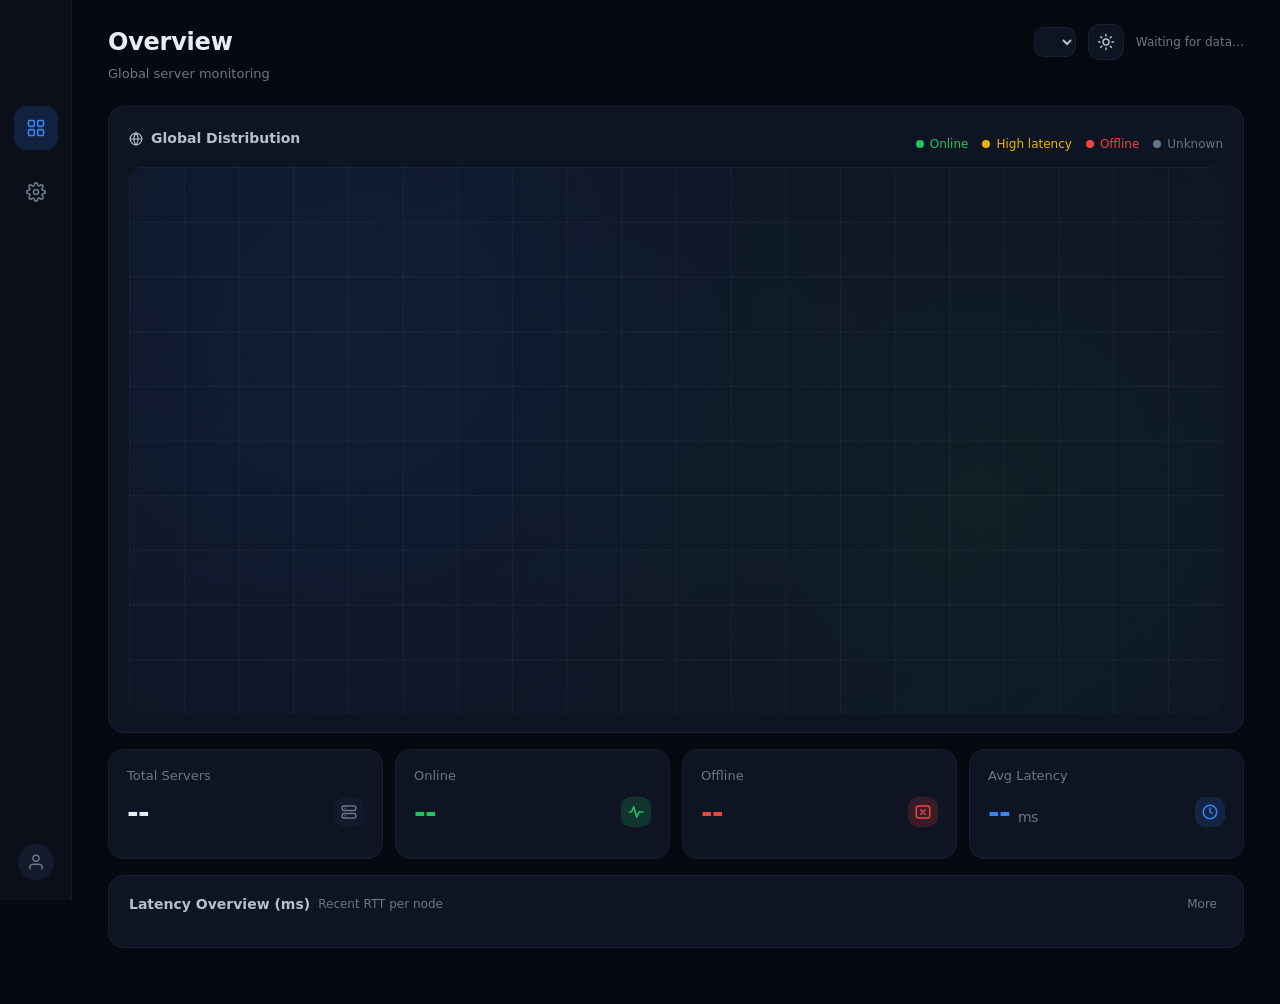
==== nodelite-server/assets/index.html @ 8cf0faa1 "perf: shrink dashboard brand logo assets" ====
<!doctype html>
<html lang="en">
  <head>
    <meta charset="utf-8" />
    <meta name="viewport" content="width=device-width, initial-scale=1" />
    <title>NodeLite</title>
    <script>
      // 主题闪烁修复:在第一次 paint 之前同步把存储的主题偏好写到 <html> 上。
      // 不做这步时,浏览器会先按 :root 的 dark 默认值渲染一帧,等下方 main
      // script 跑到 applyTheme() 才切到 light,用户能看到几十毫秒的"暗 → 亮"
      // 闪烁。该 IIFE 必须保持同步 + 不依赖 document.body(此处 body 尚未解析)。
      (function () {
        try {
          var stored = window.localStorage.getItem("nodelite.ui.theme");
          var theme = stored === "light" ? "light" : "dark";
          document.documentElement.setAttribute("data-theme", theme);
        } catch (_e) {
          document.documentElement.setAttribute("data-theme", "dark");
        }
      })();

      // 认证过期检查:如果距离上次成功加载超过 24 小时,清除浏览器的 Basic Auth
      // 缓存并跳转到登出页面,强制用户重新登录。
      (function () {
        var AUTH_TIMESTAMP_KEY = "nodelite.auth.timestamp";
        var AUTH_EXPIRY_MS = 24 * 60 * 60 * 1000; // 24 小时
        try {
          var stored = window.localStorage.getItem(AUTH_TIMESTAMP_KEY);
          var now = Date.now();
          if (stored) {
            var lastAuth = parseInt(stored, 10);
            if (now - lastAuth > AUTH_EXPIRY_MS) {
              // 超过 24 小时,清除时间戳并跳转到登出页面(触发 401 重新认证)
              window.localStorage.removeItem(AUTH_TIMESTAMP_KEY);
              window.location.href = "/logout-and-reauth";
              return;
            }
          }
          // 更新时间戳(每次页面加载都刷新,表示"最近一次活跃")
          window.localStorage.setItem(AUTH_TIMESTAMP_KEY, now.toString());
        } catch (_e) {
          // localStorage 不可用时静默失败,不阻断页面加载
        }
      })();
    </script>
    <style>
      :root {
        color-scheme: dark;
        --brand-logo: url("/assets/brand-logo-dark.webp");
        --bg-app: #060912;
        --bg-sidebar: #0a0f1a;
        --bg-card: #0e1422;
        --bg-card-soft: #121a2c;
        --bg-elevated: #18223a;
        --border-soft: rgba(148, 163, 184, 0.08);
        --border-strong: rgba(148, 163, 184, 0.16);
        --text-primary: #e6edf3;
        --text-secondary: #b6bfcc;
        --text-muted: #6b7785;
        --text-dim: #4b5563;
        --accent-blue: #3b82f6;
        --accent-blue-soft: rgba(59, 130, 246, 0.16);
        --accent-green: #22c55e;
        --accent-green-soft: rgba(34, 197, 94, 0.18);
        --accent-yellow: #eab308;
        --accent-yellow-soft: rgba(234, 179, 8, 0.18);
        --accent-red: #ef4444;
        --accent-red-soft: rgba(239, 68, 68, 0.18);
        --accent-purple: #a855f7;
        --map-land-dot: rgba(148, 163, 184, 0.48);
        --map-land-stroke: rgba(15, 23, 42, 0.34);
        font-family: "Inter", "PingFang SC", "Helvetica Neue", "Segoe UI", system-ui, -apple-system, sans-serif;
      }
      :root[data-theme="light"] {
        color-scheme: light;
        --brand-logo: url("/assets/brand-logo-light.webp");
        --bg-app: #f4f6fb;
        --bg-sidebar: #ffffff;
        --bg-card: #ffffff;
        --bg-card-soft: #f6f8fc;
        --bg-elevated: #eef2f8;
        --border-soft: rgba(15, 23, 42, 0.06);
        --border-strong: rgba(15, 23, 42, 0.12);
        --text-primary: #0f172a;
        --text-secondary: #334155;
        --text-muted: #64748b;
        --text-dim: #94a3b8;
        --accent-blue-soft: rgba(59, 130, 246, 0.12);
        --accent-green-soft: rgba(34, 197, 94, 0.16);
        --accent-yellow-soft: rgba(234, 179, 8, 0.18);
        --accent-red-soft: rgba(239, 68, 68, 0.16);
        --map-land-dot: rgba(71, 85, 105, 0.56);
        --map-land-stroke: rgba(15, 23, 42, 0.22);
      }
      * { box-sizing: border-box; }
      html, body { height: 100%; }
      body {
        margin: 0;
        color: var(--text-primary);
        background: var(--bg-app);
        font-size: 14px;
        line-height: 1.5;
        -webkit-font-smoothing: antialiased;
      }
      a { color: inherit; text-decoration: none; }
      button { font: inherit; cursor: pointer; }

      .app {
        display: grid;
        grid-template-columns: 72px minmax(0, 1fr);
        min-height: 100vh;
      }

      /* ---------- Sidebar ---------- */
      .sidebar {
        background: var(--bg-sidebar);
        border-right: 1px solid var(--border-soft);
        display: flex;
        flex-direction: column;
        align-items: center;
        padding: 16px 0 20px;
        gap: 18px;
        position: sticky;
        top: 0;
        height: 100vh;
      }
      .brand {
        width: 64px;
        height: 64px;
        display: block;
        border-radius: 18px;
        overflow: hidden;
        background-color: transparent;
        background-image: var(--brand-logo);
        background-position: center;
        background-repeat: no-repeat;
        background-size: contain;
        margin-bottom: 8px;
      }
      .nav-button {
        width: 44px;
        height: 44px;
        display: grid;
        place-items: center;
        border-radius: 12px;
        border: 0;
        background: transparent;
        color: var(--text-muted);
        transition: background 150ms ease, color 150ms ease, transform 150ms ease;
      }
      .nav-button:hover { color: var(--text-secondary); background: var(--bg-card-soft); }
      .nav-button.active {
        color: var(--accent-blue);
        background: var(--accent-blue-soft);
      }
      .nav-button svg { width: 20px; height: 20px; }
      .nav-button + .nav-button { margin-top: 2px; }
      .sidebar-bottom { margin-top: auto; display: flex; flex-direction: column; align-items: center; gap: 10px; }
      .avatar {
        width: 36px;
        height: 36px;
        border-radius: 50%;
        background: var(--bg-card-soft);
        display: grid;
        place-items: center;
        color: var(--text-muted);
      }
      .avatar svg { width: 18px; height: 18px; }

      /* ---------- Main ---------- */
      .main {
        padding: 24px clamp(20px, 3vw, 36px) 40px;
        max-width: 1680px;
        width: 100%;
      }
      .page-header {
        display: flex;
        justify-content: space-between;
        align-items: flex-start;
        gap: 24px;
        margin-bottom: 22px;
      }
      .page-title h1 {
        margin: 0;
        font-size: 24px;
        font-weight: 600;
        letter-spacing: -0.01em;
      }
      .page-title p {
        margin: 4px 0 0;
        color: var(--text-muted);
        font-size: 13px;
      }
      .page-actions {
        display: flex;
        align-items: center;
        gap: 12px;
      }
      .theme-toggle {
        width: 36px;
        height: 36px;
        border-radius: 12px;
        border: 1px solid var(--border-soft);
        background: var(--bg-card);
        color: var(--text-secondary);
        display: grid;
        place-items: center;
        transition: background 150ms ease, color 150ms ease;
      }
      .theme-toggle:hover { color: var(--text-primary); background: var(--bg-card-soft); }
      .theme-toggle svg { width: 18px; height: 18px; }
      .theme-toggle .sun, .theme-toggle .moon { display: none; }
      :root[data-theme="dark"] .theme-toggle .sun { display: block; }
      :root[data-theme="light"] .theme-toggle .moon { display: block; }
      .updated {
        color: var(--text-muted);
        font-size: 12px;
        display: inline-flex;
        align-items: center;
        gap: 6px;
      }
      .lang-select {
        background: var(--bg-card);
        color: var(--text-secondary);
        border: 1px solid var(--border-soft);
        border-radius: 10px;
        padding: 6px 10px;
        font-size: 12px;
      }

      /* ---------- Stat cards ---------- */
      .top-row {
        display: grid;
        grid-template-columns: minmax(0, 1.55fr) minmax(0, 1fr);
        gap: 16px;
        margin-bottom: 16px;
      }
      .top-row > .map-card {
        grid-row: span 2;
      }
      .stats-grid {
        display: grid;
        grid-template-columns: repeat(4, minmax(0, 1fr));
        gap: 12px;
      }
      .stat-card {
        background: var(--bg-card);
        border: 1px solid var(--border-soft);
        border-radius: 16px;
        padding: 16px 18px;
        display: flex;
        flex-direction: column;
        gap: 12px;
        min-height: 110px;
      }
      .stat-card .label {
        color: var(--text-muted);
        font-size: 13px;
      }
      .stat-card .row {
        display: flex;
        align-items: flex-end;
        justify-content: space-between;
        gap: 10px;
      }
      .stat-card .value {
        font-size: 28px;
        font-weight: 600;
        letter-spacing: -0.02em;
        line-height: 1;
      }
      .stat-card.online .value { color: var(--accent-green); }
      .stat-card.offline .value { color: var(--accent-red); }
      .stat-card.latency .value { color: var(--accent-blue); }
      .stat-icon {
        width: 30px;
        height: 30px;
        border-radius: 10px;
        display: grid;
        place-items: center;
        color: var(--text-muted);
        background: var(--bg-card-soft);
      }
      .stat-card.online .stat-icon { color: var(--accent-green); background: var(--accent-green-soft); }
      .stat-card.offline .stat-icon { color: var(--accent-red); background: var(--accent-red-soft); }
      .stat-card.latency .stat-icon { color: var(--accent-blue); background: var(--accent-blue-soft); }
      .stat-card .stat-icon svg { width: 18px; height: 18px; }

      .stat-card .value-unit {
        font-size: 14px;
        color: var(--text-muted);
        font-weight: 500;
        margin-left: 4px;
      }

      /* ---------- Map + matrix row ---------- */
      .right-stack {
        display: grid;
        grid-template-rows: auto minmax(0, 1fr);
        gap: 16px;
      }
      .panel {
        background: var(--bg-card);
        border: 1px solid var(--border-soft);
        border-radius: 16px;
        padding: 18px 20px;
      }
      .panel-head {
        display: flex;
        justify-content: space-between;
        align-items: center;
        gap: 12px;
        margin-bottom: 14px;
      }
      .panel-title {
        font-size: 14px;
        font-weight: 600;
        display: inline-flex;
        align-items: center;
        gap: 8px;
        color: var(--text-secondary);
      }
      .panel-title small {
        font-weight: 400;
        font-size: 12px;
        color: var(--text-muted);
      }
      .panel-action {
        background: transparent;
        border: 0;
        color: var(--text-muted);
        font-size: 12px;
        display: inline-flex;
        align-items: center;
        gap: 4px;
      }
      .panel-action:hover { color: var(--text-secondary); }

      /* ---------- Map ---------- */
      .map-stage {
        position: relative;
        aspect-ratio: 16 / 8;
        min-height: 280px;
        background:
          radial-gradient(circle at 20% 30%, rgba(59,130,246,0.09), transparent 55%),
          radial-gradient(circle at 78% 62%, rgba(34,197,94,0.06), transparent 52%),
          linear-gradient(135deg, rgba(15,23,42,0.18), rgba(30,41,59,0.04));
        border-radius: 14px;
        overflow: hidden;
      }
      .map-grid {
        position: absolute;
        inset: 0;
        background-image:
          linear-gradient(rgba(255,255,255,0.04) 1px, transparent 1px),
          linear-gradient(90deg, rgba(255,255,255,0.04) 1px, transparent 1px);
        background-size: 5% 10%;
      }
      .map-canvas {
        position: absolute;
        inset: 0;
        width: 100%;
        height: 100%;
        filter: drop-shadow(0 18px 36px rgba(0,0,0,0.20));
      }
      .map-dot {
        position: absolute;
        width: 9px;
        height: 9px;
        border-radius: 50%;
        transform: translate(-50%, -50%);
        cursor: pointer;
        box-shadow: 0 0 0 3px rgba(0,0,0,0.34), 0 0 18px currentColor;
      }
      .map-dot::after {
        content: "";
        position: absolute;
        inset: -5px;
        border-radius: 50%;
        animation: dotPulse 2.4s infinite ease-out;
        background: currentColor;
        opacity: 0.14;
      }
      .map-dot.online { color: var(--accent-green); background: var(--accent-green); }
      .map-dot.latency { color: var(--accent-yellow); background: var(--accent-yellow); }
      .map-dot.offline { color: var(--accent-red); background: var(--accent-red); }
      .map-dot.unknown { color: #64748b; background: #64748b; }
      @keyframes dotPulse {
        0% { transform: scale(0.6); opacity: 0.45; }
        100% { transform: scale(1.6); opacity: 0; }
      }
      .map-legend {
        display: flex;
        gap: 14px;
        flex-wrap: wrap;
        margin-top: 10px;
        color: var(--text-muted);
        font-size: 12px;
      }
      .map-legend span {
        display: inline-flex;
        align-items: center;
        gap: 6px;
      }
      .legend-swatch {
        width: 8px;
        height: 8px;
        border-radius: 50%;
        background: currentColor;
      }
      .legend-online { color: var(--accent-green); }
      .legend-latency { color: var(--accent-yellow); }
      .legend-offline { color: var(--accent-red); }
      .legend-unknown { color: #64748b; }

      /* ---------- Matrix ---------- */
      .matrix-table { width: 100%; border-collapse: collapse; font-size: 12px; }
      .matrix-table th {
        font-weight: 500;
        color: var(--text-muted);
        text-align: center;
        padding: 8px 4px;
        font-size: 11px;
      }
      .matrix-table th.row-head {
        text-align: left;
        padding-left: 4px;
      }
      .matrix-table td.row-head {
        color: var(--text-secondary);
        font-size: 12px;
        padding: 4px 4px 4px 0;
        text-align: left;
        white-space: nowrap;
      }
      .matrix-cell {
        text-align: center;
        padding: 4px;
        border-radius: 6px;
        color: var(--text-primary);
        font-weight: 500;
        min-width: 56px;
        font-variant-numeric: tabular-nums;
      }
      .matrix-cell.empty { color: var(--text-dim); }
      .matrix-table tr td { padding: 4px; }

      /* ---------- Nodes grid ---------- */
      .nodes-section {
        margin-top: 12px;
      }
      .node-grid {
        display: grid;
        grid-template-columns: repeat(auto-fit, minmax(260px, 1fr));
        gap: 14px;
      }
      .node-card {
        background: var(--bg-card);
        border: 1px solid var(--border-soft);
        border-radius: 14px;
        padding: 14px 16px 0;
        display: flex;
        flex-direction: column;
        min-height: 168px;
        transition: transform 160ms ease, border-color 160ms ease;
        overflow: hidden;
      }
      .node-card:hover {
        border-color: var(--border-strong);
        transform: translateY(-1px);
      }
      .node-card-head {
        display: flex;
        justify-content: space-between;
        align-items: center;
        gap: 8px;
      }
      .node-card-title {
        display: flex;
        align-items: center;
        gap: 8px;
        font-weight: 600;
        font-size: 14px;
        color: var(--text-primary);
        min-width: 0;
      }
      .node-card-title .flag {
        font-size: 18px;
        line-height: 1;
      }
      .node-card-title span {
        text-overflow: ellipsis;
        overflow: hidden;
        white-space: nowrap;
      }
      .badge {
        display: inline-flex;
        align-items: center;
        gap: 6px;
        font-size: 11px;
        font-weight: 500;
        padding: 4px 8px;
        border-radius: 999px;
        background: var(--bg-card-soft);
        color: var(--text-muted);
      }
      .badge::before {
        content: "";
        display: inline-block;
        width: 6px;
        height: 6px;
        border-radius: 50%;
        background: currentColor;
      }
      .badge.online { color: var(--accent-green); background: var(--accent-green-soft); }
      .badge.latency { color: var(--accent-yellow); background: var(--accent-yellow-soft); }
      .badge.offline { color: var(--accent-red); background: var(--accent-red-soft); }
      .badge.unknown { color: #94a3b8; }

      .node-metrics {
        display: grid;
        grid-template-columns: repeat(3, minmax(0, 1fr));
        gap: 10px;
        margin: 12px 0 4px;
      }
      .node-metric .label {
        font-size: 11px;
        color: var(--text-muted);
        margin-bottom: 2px;
      }
      .node-metric .value {
        font-size: 14px;
        font-weight: 600;
        color: var(--text-primary);
        font-variant-numeric: tabular-nums;
      }
      .node-metric .value.accent-green { color: var(--accent-green); }
      .node-metric .value.accent-yellow { color: var(--accent-yellow); }
      .node-metric .value.accent-red { color: var(--accent-red); }
      .node-spark {
        height: 52px;
        margin: 8px -16px -2px;
        position: relative;
      }
      .node-spark svg { width: 100%; height: 100%; display: block; }

      .page-view[hidden] { display: none !important; }
      .settings-layout {
        display: grid;
        grid-template-columns: minmax(0, 1fr);
        gap: 16px;
      }
      .settings-grid {
        display: grid;
        grid-template-columns: repeat(3, minmax(0, 1fr));
        gap: 16px;
      }
      .settings-card {
        background: var(--bg-card);
        border: 1px solid var(--border-soft);
        border-radius: 18px;
        padding: 18px;
        min-width: 0;
      }
      .settings-card h2 { margin: 0 0 12px; font-size: 16px; font-weight: 600; }
      .settings-kv { display: grid; gap: 9px; color: var(--text-secondary); font-size: 13px; }
      .settings-kv div {
        display: flex;
        justify-content: space-between;
        gap: 14px;
        border-bottom: 1px solid var(--border-soft);
        padding-bottom: 8px;
      }
      .settings-kv div:last-child { border-bottom: 0; padding-bottom: 0; }
      .settings-kv span:first-child { color: var(--text-muted); }
      .settings-kv span:last-child { text-align: right; font-variant-numeric: tabular-nums; overflow-wrap: anywhere; }
      .settings-actions { display: flex; flex-wrap: wrap; gap: 10px; margin-top: 14px; }
      .manual-update-form {
        margin-top: 14px;
        border-top: 1px solid var(--border-soft);
        padding-top: 2px;
      }
      .settings-button {
        border: 1px solid var(--border-strong);
        background: var(--bg-card-soft);
        color: var(--text-primary);
        border-radius: 12px;
        padding: 8px 12px;
        font-size: 13px;
      }
      .settings-button.primary { border-color: rgba(59,130,246,0.35); background: var(--accent-blue-soft); color: var(--accent-blue); }
      .settings-button.danger { border-color: rgba(239,68,68,0.35); background: var(--accent-red-soft); color: var(--accent-red); }
      .settings-form { display: grid; gap: 10px; }
      .settings-form label { display: grid; gap: 5px; color: var(--text-muted); font-size: 12px; }
      .settings-input {
        width: 100%;
        border: 1px solid var(--border-soft);
        background: var(--bg-card-soft);
        color: var(--text-primary);
        border-radius: 12px;
        padding: 10px 12px;
        font: inherit;
      }
      .settings-note { margin-top: 12px; color: var(--text-muted); font-size: 12px; line-height: 1.6; }
      .settings-message { min-height: 18px; color: var(--text-muted); font-size: 12px; }
      .settings-message.error { color: var(--accent-red); }
      .settings-message.ok { color: var(--accent-green); }
      .update-console-overlay {
        position: fixed;
        inset: 0;
        display: grid;
        place-items: center;
        padding: 22px;
        background: rgba(3, 7, 18, 0.68);
        backdrop-filter: blur(14px);
        z-index: 50;
      }
      .update-console-overlay[hidden] { display: none !important; }
      .update-console {
        width: min(960px, 100%);
        max-height: min(80vh, 860px);
        display: grid;
        grid-template-rows: auto auto minmax(0, 1fr);
        gap: 14px;
        background:
          radial-gradient(circle at top right, rgba(59,130,246,0.16), transparent 26%),
          linear-gradient(180deg, rgba(11,18,32,0.98), rgba(7,12,22,0.98));
        border: 1px solid rgba(148,163,184,0.18);
        border-radius: 26px;
        box-shadow: 0 36px 100px rgba(15, 23, 42, 0.55);
        overflow: hidden;
      }
      .update-console-head {
        display: flex;
        align-items: center;
        justify-content: space-between;
        gap: 14px;
        padding: 18px 20px 0;
      }
      .update-console-title {
        display: grid;
        gap: 4px;
      }
      .update-console-title h3 {
        margin: 0;
        font-size: 18px;
        letter-spacing: -0.01em;
      }
      .update-console-title p {
        margin: 0;
        color: var(--text-muted);
        font-size: 12px;
      }
      .update-console-status {
        display: inline-flex;
        align-items: center;
        gap: 8px;
        padding: 6px 10px;
        border-radius: 999px;
        background: rgba(148,163,184,0.12);
        border: 1px solid rgba(148,163,184,0.14);
        color: var(--text-secondary);
        font-size: 12px;
      }
      .update-console-status::before {
        content: "";
        width: 8px;
        height: 8px;
        border-radius: 50%;
        background: currentColor;
        box-shadow: 0 0 12px currentColor;
      }
      .update-console-status.running { color: #22c55e; background: rgba(34,197,94,0.12); }
      .update-console-status.waiting { color: #60a5fa; background: rgba(59,130,246,0.12); }
      .update-console-status.error { color: #f87171; background: rgba(239,68,68,0.12); }
      .update-console-status.idle { color: var(--text-secondary); }
      .update-console-actions {
        display: flex;
        align-items: center;
        gap: 10px;
      }
      .update-console-toolbar {
        display: flex;
        align-items: center;
        justify-content: space-between;
        gap: 12px;
        padding: 0 20px;
        color: var(--text-muted);
        font-size: 12px;
      }
      .update-console-toolbar span {
        font-variant-numeric: tabular-nums;
      }
      .update-console-body {
        margin: 0 20px 20px;
        border-radius: 18px;
        border: 1px solid rgba(96,165,250,0.18);
        background:
          linear-gradient(180deg, rgba(10,15,27,0.98), rgba(5,8,15,0.98)),
          #05070d;
        overflow: hidden;
        min-height: 280px;
      }
      .update-console-log {
        margin: 0;
        padding: 18px 18px 28px;
        height: 100%;
        overflow: auto;
        color: #d7e3f4;
        font: 13px/1.65 ui-monospace, SFMono-Regular, Menlo, Monaco, Consolas, monospace;
        white-space: pre-wrap;
        word-break: break-word;
        tab-size: 2;
      }
      .update-console-log .muted { color: #7f8ea3; }
      .update-console-log .error { color: #fda4af; }
      .update-console-log .ok { color: #86efac; }
      .totp-setup {
        margin-top: 14px;
        display: grid;
        gap: 12px;
        border: 1px solid var(--border-soft);
        background: var(--bg-card-soft);
        border-radius: 16px;
        padding: 14px;
      }
      .totp-setup-grid {
        display: grid;
        grid-template-columns: minmax(240px, 320px) minmax(0, 1fr);
        gap: 18px;
        align-items: start;
      }
      .totp-qr-wrap {
        border-radius: 16px;
        background: #fff;
        padding: 14px;
        box-shadow: var(--shadow-soft);
        width: min(100%, 320px);
      }
      .totp-qr { width: 100%; height: auto; display: block; }
      .secret-box {
        border: 1px solid var(--border-soft);
        border-radius: 12px;
        padding: 10px 12px;
        color: var(--text-primary);
        background: var(--bg-card);
        font-family: ui-monospace, SFMono-Regular, Menlo, Monaco, Consolas, monospace;
        font-size: 12px;
        overflow-wrap: anywhere;
        user-select: all;
      }
      .token-table { width: 100%; border-collapse: collapse; font-size: 13px; }
      .token-table th { text-align: left; color: var(--text-muted); font-weight: 500; border-bottom: 1px solid var(--border-soft); padding: 9px 8px; }
      .token-table td { color: var(--text-secondary); border-bottom: 1px solid var(--border-soft); padding: 10px 8px; vertical-align: top; }
      .token-table td.numeric { text-align: right; font-variant-numeric: tabular-nums; }
      .token-expiring { color: var(--accent-yellow); }
      .token-expired { color: var(--accent-red); }
      .token-ok { color: var(--accent-green); }

      .empty {
        background: var(--bg-card);
        border: 1px dashed var(--border-strong);
        border-radius: 14px;
        padding: 28px;
        text-align: center;
        color: var(--text-muted);
      }

      @media (max-width: 1320px) {
        .top-row { grid-template-columns: minmax(0, 1fr); }
        .top-row > .map-card { grid-row: auto; }
      }
      @media (max-width: 900px) {
        .stats-grid { grid-template-columns: repeat(2, minmax(0, 1fr)); }
        .settings-grid { grid-template-columns: repeat(2, minmax(0, 1fr)); }
      }
      @media (max-width: 720px) {
        .app { grid-template-columns: 1fr; }
        .sidebar {
          flex-direction: row;
          width: 100%;
          height: auto;
          position: relative;
          padding: 10px 12px;
          gap: 8px;
          justify-content: space-between;
          border-right: 0;
          border-bottom: 1px solid var(--border-soft);
        }
        .brand {
          width: 52px;
          height: 52px;
          margin-bottom: 0;
          border-radius: 16px;
        }
        .sidebar-bottom { flex-direction: row; margin-top: 0; }
        .main { padding: 16px; }
        .page-header { flex-direction: column; align-items: stretch; }
        .settings-grid { grid-template-columns: minmax(0, 1fr); }
        .totp-setup-grid { grid-template-columns: minmax(0, 1fr); }
        .update-console-overlay { padding: 10px; }
        .update-console {
          width: 100%;
          max-height: min(88vh, 920px);
          border-radius: 20px;
        }
        .update-console-head,
        .update-console-toolbar { padding-left: 14px; padding-right: 14px; }
        .update-console-head { align-items: start; }
        .update-console-actions { flex-wrap: wrap; justify-content: flex-end; }
        .update-console-body { margin: 0 14px 14px; min-height: 240px; }
      }
    </style>
  </head>
  <body>
    <div class="app">
      <aside class="sidebar" aria-label="primary">
        <a class="brand" href="/" title="NodeLite" aria-label="NodeLite"></a>
        <button type="button" class="nav-button active" data-tab="overview" title="Overview" aria-label="Overview">
          <svg viewBox="0 0 24 24" fill="none" stroke="currentColor" stroke-width="2" stroke-linecap="round" stroke-linejoin="round">
            <rect x="3" y="3" width="7" height="7" rx="1.5" />
            <rect x="14" y="3" width="7" height="7" rx="1.5" />
            <rect x="3" y="14" width="7" height="7" rx="1.5" />
            <rect x="14" y="14" width="7" height="7" rx="1.5" />
          </svg>
        </button>
        <button type="button" class="nav-button" data-tab="settings" title="Settings" aria-label="Settings">
          <svg viewBox="0 0 24 24" fill="none" stroke="currentColor" stroke-width="2" stroke-linecap="round" stroke-linejoin="round">
            <circle cx="12" cy="12" r="3" />
            <path d="M19.4 15a1.7 1.7 0 0 0 .3 1.8l.1.1a2 2 0 1 1-2.8 2.8l-.1-.1a1.7 1.7 0 0 0-1.8-.3 1.7 1.7 0 0 0-1 1.5V21a2 2 0 1 1-4 0v-.1a1.7 1.7 0 0 0-1.1-1.5 1.7 1.7 0 0 0-1.8.3l-.1.1a2 2 0 1 1-2.8-2.8l.1-.1a1.7 1.7 0 0 0 .3-1.8 1.7 1.7 0 0 0-1.5-1H3a2 2 0 1 1 0-4h.1a1.7 1.7 0 0 0 1.5-1.1 1.7 1.7 0 0 0-.3-1.8l-.1-.1a2 2 0 1 1 2.8-2.8l.1.1a1.7 1.7 0 0 0 1.8.3H9a1.7 1.7 0 0 0 1-1.5V3a2 2 0 1 1 4 0v.1a1.7 1.7 0 0 0 1 1.5 1.7 1.7 0 0 0 1.8-.3l.1-.1a2 2 0 1 1 2.8 2.8l-.1.1a1.7 1.7 0 0 0-.3 1.8V9a1.7 1.7 0 0 0 1.5 1H21a2 2 0 1 1 0 4h-.1a1.7 1.7 0 0 0-1.5 1z" />
          </svg>
        </button>
        <div class="sidebar-bottom">
          <div class="avatar" title="User">
            <svg viewBox="0 0 24 24" fill="none" stroke="currentColor" stroke-width="2" stroke-linecap="round" stroke-linejoin="round">
              <path d="M20 21v-2a4 4 0 0 0-4-4H8a4 4 0 0 0-4 4v2" />
              <circle cx="12" cy="7" r="4" />
            </svg>
          </div>
        </div>
      </aside>

      <main class="main">
        <header class="page-header">
          <div class="page-title">
            <h1 data-i18n="index.heading">Overview</h1>
            <p id="page-subtitle" data-i18n="index.subtitle">Global server monitoring</p>
          </div>
          <div class="page-actions">
            <select id="language-select" class="lang-select" aria-label="Language"></select>
            <button type="button" class="theme-toggle" id="theme-toggle" title="Toggle theme">
              <svg class="sun" viewBox="0 0 24 24" fill="none" stroke="currentColor" stroke-width="2" stroke-linecap="round" stroke-linejoin="round">
                <circle cx="12" cy="12" r="4" />
                <path d="M12 2v2M12 20v2M4.93 4.93l1.41 1.41M17.66 17.66l1.41 1.41M2 12h2M20 12h2M4.93 19.07l1.41-1.41M17.66 6.34l1.41-1.41" />
              </svg>
              <svg class="moon" viewBox="0 0 24 24" fill="none" stroke="currentColor" stroke-width="2" stroke-linecap="round" stroke-linejoin="round">
                <path d="M21 12.79A9 9 0 1 1 11.21 3 7 7 0 0 0 21 12.79z" />
              </svg>
            </button>
            <div class="updated" id="updated-at" data-i18n="common.waiting_for_data">Waiting for data…</div>
          </div>
        </header>

        <section id="overview-view" class="page-view">
          <section class="top-row">
            <article class="panel map-card">
            <div class="panel-head">
              <div class="panel-title">
                <svg viewBox="0 0 24 24" width="14" height="14" fill="none" stroke="currentColor" stroke-width="2" stroke-linecap="round" stroke-linejoin="round" aria-hidden="true">
                  <circle cx="12" cy="12" r="10" />
                  <path d="M2 12h20M12 2a15.3 15.3 0 0 1 0 20M12 2a15.3 15.3 0 0 0 0 20" />
                </svg>
                <span data-i18n="index.map.title">Global Distribution</span>
              </div>
              <div class="map-legend">
                <span class="legend-online"><span class="legend-swatch"></span><span data-i18n="index.map.legend_online">Online</span></span>
                <span class="legend-latency"><span class="legend-swatch"></span><span data-i18n="index.map.legend_latency">High latency</span></span>
                <span class="legend-offline"><span class="legend-swatch"></span><span data-i18n="index.map.legend_offline">Offline</span></span>
                <span class="legend-unknown"><span class="legend-swatch"></span><span data-i18n="index.map.legend_unknown">Unknown</span></span>
              </div>
            </div>
            <div class="map-stage">
              <div class="map-grid"></div>
              <canvas id="map-canvas" class="map-canvas" width="1200" height="600" aria-hidden="true"></canvas>
              <div id="map-dots"></div>
            </div>
          </article>

          <div class="right-stack">
            <div class="stats-grid">
              <article class="stat-card">
                <div class="label" data-i18n="index.stat.total">Total Servers</div>
                <div class="row">
                  <div class="value" id="stat-total">--</div>
                  <div class="stat-icon">
                    <svg viewBox="0 0 24 24" fill="none" stroke="currentColor" stroke-width="2" stroke-linecap="round" stroke-linejoin="round" aria-hidden="true">
                      <rect x="3" y="4" width="18" height="6" rx="2" />
                      <rect x="3" y="14" width="18" height="6" rx="2" />
                      <line x1="7" y1="7" x2="7.01" y2="7" />
                      <line x1="7" y1="17" x2="7.01" y2="17" />
                    </svg>
                  </div>
                </div>
              </article>

              <article class="stat-card online">
                <div class="label" data-i18n="index.stat.online">Online</div>
                <div class="row">
                  <div class="value" id="stat-online">--</div>
                  <div class="stat-icon">
                    <svg viewBox="0 0 24 24" fill="none" stroke="currentColor" stroke-width="2" stroke-linecap="round" stroke-linejoin="round" aria-hidden="true">
                      <path d="M3 12h3l3-7 4 14 3-7h5" />
                    </svg>
                  </div>
                </div>
              </article>

              <article class="stat-card offline">
                <div class="label" data-i18n="index.stat.offline">Offline</div>
                <div class="row">
                  <div class="value" id="stat-offline">--</div>
                  <div class="stat-icon">
                    <svg viewBox="0 0 24 24" fill="none" stroke="currentColor" stroke-width="2" stroke-linecap="round" stroke-linejoin="round" aria-hidden="true">
                      <rect x="3" y="4" width="18" height="16" rx="3" />
                      <path d="M9 9l6 6M15 9l-6 6" />
                    </svg>
                  </div>
                </div>
              </article>

              <article class="stat-card latency">
                <div class="label" data-i18n="index.stat.latency">Avg Latency</div>
                <div class="row">
                  <div class="value" id="stat-latency">--<small class="value-unit"> ms</small></div>
                  <div class="stat-icon">
                    <svg viewBox="0 0 24 24" fill="none" stroke="currentColor" stroke-width="2" stroke-linecap="round" stroke-linejoin="round" aria-hidden="true">
                      <circle cx="12" cy="12" r="9" />
                      <polyline points="12 7 12 12 15 14" />
                    </svg>
                  </div>
                </div>
              </article>
            </div>

            <article class="panel">
              <div class="panel-head">
                <div class="panel-title">
                  <span data-i18n="index.matrix.title">Latency Overview (ms)</span>
                  <small data-i18n="index.matrix.subtitle">Recent RTT per node</small>
                </div>
                <button type="button" class="panel-action" data-i18n="index.matrix.more">More</button>
              </div>
              <div id="latency-matrix"></div>
            </article>
            </div>
          </section>

          <section class="nodes-section">
            <div id="nodes"></div>
          </section>
        </section>

        <section id="settings-view" class="page-view" hidden>
          <div class="settings-layout">
            <div id="settings-root" class="settings-grid">
              <div class="empty" data-i18n="settings.loading">Loading settings…</div>
            </div>
          </div>
        </section>
      </main>
    </div>

    <div id="update-console-overlay" class="update-console-overlay" hidden>
      <section class="update-console" role="dialog" aria-modal="true" aria-labelledby="update-console-title">
        <div class="update-console-head">
          <div class="update-console-title">
            <h3 id="update-console-title">Server Update Console</h3>
            <p id="update-console-subtitle">Live installer output from the latest web-triggered server update.</p>
          </div>
          <div class="update-console-actions">
            <span id="update-console-status" class="update-console-status idle">Idle</span>
            <button type="button" class="settings-button" id="update-console-refresh">Refresh</button>
            <button type="button" class="settings-button" id="update-console-close">Close</button>
          </div>
        </div>
        <div class="update-console-toolbar">
          <span id="update-console-meta">No update log loaded yet.</span>
          <span id="update-console-follow">Following latest output</span>
        </div>
        <div class="update-console-body">
          <pre id="update-console-log" class="update-console-log"></pre>
        </div>
      </section>
    </div>

    <script>
      const REFRESH_MS = __REFRESH_MS__;
      const I18N_ASSET_PATH = "__I18N_ASSET_PATH__";
      const LANGUAGE_STORAGE_KEY = "nodelite.ui.language";
      const THEME_STORAGE_KEY = "nodelite.ui.theme";
      const LATENCY_WARN_MS = 200;
      const HOME_SPARK_WINDOW_HOURS = 3;
      const HOME_SPARK_MAX_POINTS = 180;
      const HOME_SPARK_NODE_LIMIT = 48;
      const HOME_SPARK_BUCKET_MS = 60 * 1000;
      let I18N = { en: { __label: "English" } };
      let currentLanguage = "en";
      let latestOverview = null;
      let latestNodes = [];
      let refreshTimer = null;
      let worldGeoJsonPromise = null;
      let sparkHistoryRefreshToken = 0;
      let activeTab = "overview";
      let latestSettings = null;
      let pendingTwoFactorSetup = null;
      const sparkHistory = new Map();
      const updateConsoleState = {
        open: false,
        offset: 0,
        timer: null,
        running: false,
        lastError: "",
        lastRenderedText: "",
      };

      // 国家区域 -> 大致(经度归一,纬度归一)中心。用于把节点 hint 到地图上。
      // hint 来源:tags 中的 "country:CN"、hostname 后缀、或 node_id 哈希兜底。
      const REGION_HINTS = {
        cn: [0.78, 0.42], china: [0.78, 0.42],
        hk: [0.79, 0.5], tw: [0.82, 0.5],
        jp: [0.86, 0.42], japan: [0.86, 0.42],
        kr: [0.83, 0.4], korea: [0.83, 0.4],
        sg: [0.77, 0.62], singapore: [0.77, 0.62],
        in: [0.69, 0.5], india: [0.69, 0.5],
        ae: [0.62, 0.5], au: [0.88, 0.78], australia: [0.88, 0.78],
        ru: [0.7, 0.28], russia: [0.7, 0.28],
        de: [0.49, 0.32], germany: [0.49, 0.32], eu: [0.5, 0.34],
        fr: [0.48, 0.34], uk: [0.46, 0.3], gb: [0.46, 0.3],
        nl: [0.49, 0.31], es: [0.46, 0.4], it: [0.5, 0.38],
        us: [0.22, 0.4], usa: [0.22, 0.4],
        ca: [0.22, 0.28], canada: [0.22, 0.28],
        br: [0.34, 0.7], brazil: [0.34, 0.7],
        ar: [0.32, 0.82], mx: [0.18, 0.5],
        za: [0.55, 0.74], ng: [0.5, 0.6], eg: [0.55, 0.5],
      };
      const COUNTRY_FLAGS = {
        cn: "🇨🇳", hk: "🇭🇰", tw: "🇹🇼", jp: "🇯🇵", kr: "🇰🇷", sg: "🇸🇬",
        in: "🇮🇳", ae: "🇦🇪", au: "🇦🇺", ru: "🇷🇺", de: "🇩🇪", fr: "🇫🇷",
        uk: "🇬🇧", gb: "🇬🇧", nl: "🇳🇱", es: "🇪🇸", it: "🇮🇹", us: "🇺🇸",
        usa: "🇺🇸", ca: "🇨🇦", br: "🇧🇷", ar: "🇦🇷", mx: "🇲🇽", za: "🇿🇦",
        ng: "🇳🇬", eg: "🇪🇬",
      };
      const MAP_WIDTH = 1200;
      const MAP_HEIGHT = 600;
      const MAP_MAX_LAT = 82;
      const MAP_MIN_LAT = -58;
      const MAP_DOT_GAP = 4;
      const MAP_DOT_SIZE = 1.05;
      const MAP_VERTICAL_SHIFT = 70;
      const WORLD_GEOJSON_URL = "https://raw.githubusercontent.com/datasets/geo-boundaries-world-110m/master/countries.geojson";
      let cachedWorldGeoJson = null;
      const WORLD_LAND_POLYGONS = [
        [[-168,72],[-150,69],[-137,60],[-127,55],[-124,49],[-129,43],[-124,33],[-116,29],[-108,23],[-97,18],[-90,19],[-82,25],[-80,31],[-75,38],[-67,45],[-55,48],[-51,55],[-64,64],[-82,70],[-110,73],[-138,73]],
        [[-169,63],[-154,59],[-143,59],[-139,55],[-151,53],[-164,56]],
        [[-92,18],[-85,21],[-78,19],[-77,12],[-83,8],[-90,12],[-99,17],[-106,23],[-112,29],[-106,26],[-98,22]],
        [[-84,22],[-77,23],[-71,20],[-75,17],[-83,18]],
        [[-78,27],[-73,25],[-70,21],[-75,20],[-80,23]],
        [[-82,12],[-74,11],[-66,5],[-58,-5],[-48,-15],[-38,-22],[-40,-34],[-51,-45],[-64,-55],[-73,-50],[-76,-35],[-80,-20],[-80,-5]],
        [[-53,82],[-34,81],[-20,75],[-18,65],[-33,61],[-48,62],[-63,70]],
        [[-11,71],[6,70],[22,66],[36,61],[55,60],[74,68],[96,72],[119,70],[143,62],[166,58],[179,51],[168,43],[145,40],[125,34],[116,25],[104,21],[96,14],[88,8],[77,9],[70,18],[63,25],[52,29],[42,36],[30,42],[18,44],[9,48],[0,52],[-8,50],[-20,58]],
        [[5,58],[16,60],[28,67],[31,71],[19,72],[10,66]],
        [[-10,36],[2,37],[16,34],[29,31],[39,20],[50,12],[47,-7],[43,-26],[33,-34],[18,-35],[8,-27],[-4,-15],[-13,0],[-17,16]],
        [[33,31],[42,31],[55,26],[58,17],[51,12],[42,16],[36,23]],
        [[68,24],[80,27],[91,24],[93,15],[87,7],[77,7],[70,15]],
        [[94,22],[104,22],[112,18],[122,8],[124,-2],[117,-8],[106,-6],[98,2]],
        [[95,6],[106,7],[112,0],[105,-6],[96,-4]],
        [[109,6],[116,7],[119,0],[113,-4],[107,-1]],
        [[118,7],[126,6],[125,-4],[117,-5]],
        [[128,0],[142,-3],[142,-9],[130,-9]],
        [[120,16],[124,13],[123,7],[119,8]],
        [[111,-11],[128,-14],[145,-16],[154,-25],[150,-37],[133,-43],[116,-36],[110,-22]],
        [[141,-4],[153,-4],[153,-10],[141,-10]],
        [[43,-12],[50,-14],[51,-22],[47,-26],[43,-21]],
        [[138,46],[146,43],[145,36],[140,31],[134,34],[132,39]],
        [[127,38],[130,39],[130,34],[126,34]],
        [[120,25],[123,24],[123,21],[120,21],[119,23]],
        [[166,-34],[179,-37],[178,-44],[170,-46],[166,-42]],
        [[144,-40],[149,-42],[148,-44],[143,-43]],
        [[-8,58],[2,57],[1,50],[-6,50]],
        [[-10,55],[-5,54],[-6,51],[-10,51]],
        [[12,56],[25,60],[31,66],[20,69],[11,63]],
        [[79,8],[82,8],[82,5],[79,5]],
        [[34,35],[36,35],[36,32],[34,32]],
      ];

      function escapeHtml(value) {
        return String(value)
          .replaceAll("&", "&amp;")
          .replaceAll("<", "&lt;")
          .replaceAll(">", "&gt;")
          .replaceAll('"', "&quot;")
          .replaceAll("'", "&#39;");
      }
      function templateText(value, vars = {}) {
        return String(value).replace(/\{(\w+)\}/g, (_, key) => String(vars[key] ?? ""));
      }
      function supportedLanguages() {
        return Object.keys(I18N).filter((k) => k && typeof I18N[k] === "object");
      }
      function resolveLanguage(candidate) {
        const langs = supportedLanguages();
        if (candidate && langs.includes(candidate)) return candidate;
        const base = String(candidate || "").split("-")[0].toLowerCase();
        const matched = langs.find((l) => l.toLowerCase().startsWith(base));
        return matched || (langs.includes("en") ? "en" : langs[0] || "en");
      }
      function t(key, vars = {}) {
        const primary = I18N[currentLanguage] || {};
        const fallback = I18N.en || {};
        return templateText(primary[key] ?? fallback[key] ?? key, vars);
      }
      function languageLabel(language) {
        return (I18N[language] && I18N[language].__label) || language;
      }
      function renderUpdateConsoleChrome() {
        const title = document.getElementById("update-console-title");
        const subtitle = document.getElementById("update-console-subtitle");
        const refresh = document.getElementById("update-console-refresh");
        const close = document.getElementById("update-console-close");
        if (title) title.textContent = t("settings.version.console_title");
        if (subtitle) subtitle.textContent = t("settings.version.console_subtitle");
        if (refresh) refresh.textContent = t("settings.version.console_refresh");
        if (close) close.textContent = t("settings.version.console_close");
        if (!updateConsoleState.open && !updateConsoleState.lastRenderedText) {
          setUpdateConsoleStatus("idle", t("settings.version.console_status_idle"));
          setUpdateConsoleMeta(t("settings.version.console_empty"));
          const { follow, log } = updateConsoleElements();
          if (follow) follow.textContent = t("settings.version.console_following");
          if (log && !log.textContent) log.textContent = t("settings.version.console_empty");
        }
      }
      function storeLanguage(language) {
        try { window.localStorage.setItem(LANGUAGE_STORAGE_KEY, language); } catch (_e) { /* ignore */ }
      }
      function loadStoredLanguage() {
        try { return window.localStorage.getItem(LANGUAGE_STORAGE_KEY); } catch (_e) { return null; }
      }
      function storeTheme(theme) {
        try { window.localStorage.setItem(THEME_STORAGE_KEY, theme); } catch (_e) { /* ignore */ }
      }
      function loadStoredTheme() {
        try { return window.localStorage.getItem(THEME_STORAGE_KEY); } catch (_e) { return null; }
      }
      function applyTheme(theme) {
        const next = theme === "light" ? "light" : "dark";
        document.documentElement.setAttribute("data-theme", next);
        document.body.setAttribute("data-theme", next);
        storeTheme(next);
      }

      async function loadI18n() {
        try {
          const r = await fetch(I18N_ASSET_PATH, { headers: { accept: "application/json" } });
          if (!r.ok) throw new Error(`${I18N_ASSET_PATH} -> ${r.status}`);
          I18N = await r.json();
        } catch (e) {
          console.warn("failed to load ui translations", e);
        }
        currentLanguage = resolveLanguage(loadStoredLanguage() || navigator.language);
        storeLanguage(currentLanguage);
      }
      function bindLanguageSelector(onChange) {
        const select = document.getElementById("language-select");
        const render = () => {
          select.innerHTML = supportedLanguages()
            .map((l) => `<option value="${escapeHtml(l)}">${escapeHtml(languageLabel(l))}</option>`)
            .join("");
          select.value = currentLanguage;
        };
        render();
        select.addEventListener("change", (e) => {
          currentLanguage = resolveLanguage(e.target.value);
          storeLanguage(currentLanguage);
          render();
          onChange();
        });
      }
      function bindThemeToggle() {
        const button = document.getElementById("theme-toggle");
        button.addEventListener("click", () => {
          const next = document.documentElement.getAttribute("data-theme") === "light" ? "dark" : "light";
          applyTheme(next);
          void renderWorldDotMap();
        });
      }
      function bindNavigation() {
        document.querySelectorAll(".nav-button[data-tab]").forEach((button) => {
          button.addEventListener("click", () => setActiveTab(button.dataset.tab || "overview"));
        });
      }
      function setActiveTab(tab) {
        activeTab = tab === "settings" ? "settings" : "overview";
        document.querySelectorAll(".nav-button[data-tab]").forEach((button) => {
          button.classList.toggle("active", button.dataset.tab === activeTab);
        });
        document.getElementById("overview-view").hidden = activeTab !== "overview";
        document.getElementById("settings-view").hidden = activeTab !== "settings";
        applyChrome();
        if (activeTab === "settings") void loadSettings();
      }
      function fmtBytes(bytes) {
        if (bytes == null) return t("common.not_available");
        const u = ["B", "KB", "MB", "GB", "TB", "PB"];
        let v = Number(bytes), i = 0;
        while (v >= 1024 && i < u.length - 1) { v /= 1024; i++; }
        return `${v.toFixed(v >= 100 || i === 0 ? 0 : 1)} ${u[i]}`;
      }
      function fmtRate(bytes) {
        if (bytes == null) return t("common.not_available");
        return `${fmtBytes(bytes)}/s`;
      }
      function fmtPercent(value) {
        if (value == null || Number.isNaN(Number(value))) return t("common.not_available");
        return `${Number(value).toFixed(1)}%`;
      }
      function fmtLatency(value) {
        if (value == null) return t("common.not_available");
        return `${Math.round(value)} ms`;
      }
      function fmtDateTime(value) {
        return new Date(value).toLocaleString(currentLanguage);
      }
      function fmtDurationSeconds(seconds) {
        if (seconds == null) return t("settings.token.no_expiry");
        const value = Number(seconds);
        if (!Number.isFinite(value)) return t("common.not_available");
        if (value <= 0) return t("settings.token.expired");
        const days = Math.floor(value / 86400);
        const hours = Math.floor((value % 86400) / 3600);
        if (days > 0) return t("settings.duration.days_hours", { days, hours });
        const minutes = Math.max(1, Math.floor(value / 60));
        return t("settings.duration.minutes", { minutes });
      }
      function normalizeHistory(history) {
        if (!Array.isArray(history)) return [];
        return history
          .map((point) => ({ ...point, _ts: Date.parse(point.recorded_at) }))
          .filter((point) => Number.isFinite(point._ts))
          .sort((left, right) => left._ts - right._ts);
      }
      function fmtRelative(timestamp) {
        if (!timestamp) return t("common.waiting_for_data");
        const diffMs = Date.now() - new Date(timestamp).getTime();
        if (diffMs < 0) return t("common.updated_relative_just_now");
        const sec = Math.round(diffMs / 1000);
        if (sec < 10) return t("common.updated_relative_just_now");
        if (sec < 60) return t("common.updated_relative_seconds", { seconds: sec });
        const min = Math.round(sec / 60);
        if (min < 60) return t("common.updated_relative_minutes", { minutes: min });
        const hr = Math.round(min / 60);
        return t("common.updated_relative_hours", { hours: hr });
      }
      function hashString(value) {
        let h = 5381;
        for (let i = 0; i < value.length; i++) {
          h = ((h << 5) + h + value.charCodeAt(i)) | 0;
        }
        return Math.abs(h);
      }
      function nodeRegionKey(node) {
        const tags = node.identity.tags || [];
        for (const tag of tags) {
          const lower = String(tag).toLowerCase();
          if (REGION_HINTS[lower]) return lower;
          const m = lower.match(/^(?:country|region|cc|loc)[:=](\w+)$/);
          if (m && REGION_HINTS[m[1]]) return m[1];
        }
        const hostname = String(node.identity.hostname || "").toLowerCase();
        for (const key of Object.keys(REGION_HINTS)) {
          if (hostname.includes(`-${key}-`) || hostname.startsWith(`${key}-`) || hostname.endsWith(`-${key}`)) {
            return key;
          }
        }
        const idLower = String(node.identity.node_id || "").toLowerCase();
        for (const key of Object.keys(REGION_HINTS)) {
          if (idLower.includes(key)) return key;
        }
        return null;
      }
      function nodePosition(node) {
        const region = nodeRegionKey(node);
        const seed = hashString(node.identity.node_id || node.identity.node_label || "");
        if (region) {
          const [x, y] = REGION_HINTS[region];
          // tiny deterministic jitter so multiple servers in same country don't fully overlap
          const jx = ((seed % 23) - 11) / 600;
          const jy = (((seed >> 5) % 19) - 9) / 600;
          return { x: clamp01(x + jx), y: clamp01(y + jy) };
        }
        const x = (seed % 1000) / 1000 * 0.7 + 0.15;
        const y = ((seed >> 7) % 1000) / 1000 * 0.6 + 0.2;
        return { x, y };
      }
      function clamp01(v) { return Math.min(0.98, Math.max(0.02, v)); }
      function nodeFlag(node) {
        const region = nodeRegionKey(node);
        if (region && COUNTRY_FLAGS[region]) return COUNTRY_FLAGS[region];
        return "🌐";
      }
      function nodeStatusKey(node) {
        if (!node.online) return "offline";
        if (node.latency_ms != null && node.latency_ms >= LATENCY_WARN_MS) return "latency";
        return "online";
      }
      function statusLabel(key) {
        switch (key) {
          case "online": return t("common.online");
          case "offline": return t("common.offline");
          case "latency": return t("common.latency_warn");
          default: return t("common.unknown");
        }
      }
      function latencyColor(ms) {
        if (ms == null) return { bg: "var(--bg-card-soft)", fg: "var(--text-dim)" };
        if (ms < 60) return { bg: "rgba(34,197,94,0.18)", fg: "#22c55e" };
        if (ms < 120) return { bg: "rgba(34,197,94,0.10)", fg: "#86efac" };
        if (ms < 200) return { bg: "rgba(234,179,8,0.18)", fg: "#facc15" };
        if (ms < 350) return { bg: "rgba(249,115,22,0.18)", fg: "#fb923c" };
        return { bg: "rgba(239,68,68,0.20)", fg: "#f87171" };
      }

      function mapDotColor() {
        return getComputedStyle(document.documentElement).getPropertyValue("--map-land-dot").trim() || "rgba(148,163,184,0.58)";
      }
      function mapProject(lon, lat) {
        const safeLat = Math.max(-85, Math.min(MAP_MAX_LAT, Number(lat)));
        const latRad = safeLat * Math.PI / 180;
        const mercator = Math.log(Math.tan(Math.PI / 4 + latRad / 2));
        return {
          x: (Number(lon) + 180) * (MAP_WIDTH / 360),
          y: (MAP_HEIGHT / 2) - (MAP_WIDTH * mercator / (2 * Math.PI)) + MAP_VERTICAL_SHIFT,
        };
      }
      function polygonMaxLat(polygon) {
        let maxLat = -90;
        for (const ring of polygon || []) {
          for (const coord of ring || []) {
            const lat = Number(coord[1]);
            if (Number.isFinite(lat)) maxLat = Math.max(maxLat, lat);
          }
        }
        return maxLat;
      }
      function drawProjectedRing(ctx, ring) {
        let started = false;
        let lastLon = null;
        for (const coord of ring) {
          const lon = Number(coord[0]);
          const lat = Number(coord[1]);
          if (!Number.isFinite(lon) || !Number.isFinite(lat)) continue;
          const point = mapProject(lon, lat);
          if (!started || (lastLon != null && Math.abs(lon - lastLon) > 180)) {
            ctx.moveTo(point.x, point.y);
            started = true;
          } else {
            ctx.lineTo(point.x, point.y);
          }
          lastLon = lon;
        }
      }
      function drawGeoJsonMask(ctx, geoJson) {
        ctx.beginPath();
        for (const feature of geoJson.features || []) {
          const geometry = feature.geometry || {};
          if (geometry.type === "Polygon") {
            if (polygonMaxLat(geometry.coordinates) < MAP_MIN_LAT) continue;
            for (const ring of geometry.coordinates || []) drawProjectedRing(ctx, ring);
          } else if (geometry.type === "MultiPolygon") {
            for (const polygon of geometry.coordinates || []) {
              if (polygonMaxLat(polygon) < MAP_MIN_LAT) continue;
              for (const ring of polygon || []) drawProjectedRing(ctx, ring);
            }
          }
        }
        ctx.fill("evenodd");
      }
      function drawFallbackMask(ctx) {
        ctx.beginPath();
        for (const polygon of WORLD_LAND_POLYGONS) drawProjectedRing(ctx, polygon);
        ctx.fill("evenodd");
      }
      async function loadWorldGeoJson() {
        if (cachedWorldGeoJson) return cachedWorldGeoJson;
        if (!worldGeoJsonPromise) {
          worldGeoJsonPromise = fetch(WORLD_GEOJSON_URL, {
            cache: "force-cache",
            headers: { accept: "application/geo+json,application/json" }
          }).then((response) => {
            if (!response.ok) throw new Error(`${WORLD_GEOJSON_URL} -> ${response.status}`);
            return response.json();
          }).then((geoJson) => {
            cachedWorldGeoJson = geoJson;
            return geoJson;
          }).catch((error) => {
            worldGeoJsonPromise = null;
            throw error;
          });
        }
        return worldGeoJsonPromise;
      }

      function paintWorldDotMap(maskPainter) {
        const canvas = document.getElementById("map-canvas");
        const ctx = canvas?.getContext("2d");
        if (!canvas || !ctx) return;
        canvas.width = MAP_WIDTH;
        canvas.height = MAP_HEIGHT;
        const maskCanvas = document.createElement("canvas");
        maskCanvas.width = MAP_WIDTH;
        maskCanvas.height = MAP_HEIGHT;
        const mask = maskCanvas.getContext("2d", { willReadFrequently: true });
        if (!mask) return;
        mask.clearRect(0, 0, MAP_WIDTH, MAP_HEIGHT);
        mask.fillStyle = "#fff";
        maskPainter(mask);
        const pixels = mask.getImageData(0, 0, MAP_WIDTH, MAP_HEIGHT).data;
        ctx.clearRect(0, 0, MAP_WIDTH, MAP_HEIGHT);
        ctx.fillStyle = mapDotColor();
        ctx.beginPath();
        for (let y = 0; y < MAP_HEIGHT; y += MAP_DOT_GAP) {
          for (let x = 0; x < MAP_WIDTH; x += MAP_DOT_GAP) {
            const index = ((y | 0) * MAP_WIDTH + (x | 0)) * 4;
            if (pixels[index] === 0 && pixels[index + 3] === 0) continue;
            ctx.moveTo(x + MAP_DOT_SIZE, y);
            ctx.arc(x, y, MAP_DOT_SIZE, 0, Math.PI * 2);
          }
        }
        ctx.fill();
      }

      function renderWorldDotMap() {
        if (cachedWorldGeoJson) {
          paintWorldDotMap((mask) => drawGeoJsonMask(mask, cachedWorldGeoJson));
          return;
        }
        paintWorldDotMap(drawFallbackMask);
        void loadWorldGeoJson()
          .then((geoJson) => {
            paintWorldDotMap((mask) => drawGeoJsonMask(mask, geoJson));
          })
          .catch((error) => {
            console.warn("failed to load high precision map; keeping built-in fallback", error);
          });
      }

      function scheduleWorldDotMapRender() {
        const task = () => { renderWorldDotMap(); };
        if (typeof window.requestIdleCallback === "function") {
          window.requestIdleCallback(task, { timeout: 800 });
        } else {
          window.requestAnimationFrame(task);
        }
      }

      function renderMapDots(nodes) {
        const root = document.getElementById("map-dots");
        root.innerHTML = nodes
          .map((node) => {
            const pos = nodePosition(node);
            const status = nodeStatusKey(node);
            const label = `${node.identity.node_label} · ${statusLabel(status)}`;
            return `<div class="map-dot ${status}" style="left:${(pos.x * 100).toFixed(2)}%;top:${(pos.y * 100).toFixed(2)}%" title="${escapeHtml(label)}"></div>`;
          })
          .join("");
      }

      function aggregateSeries(history, field, bucketMs = HOME_SPARK_BUCKET_MS) {
        if (!Array.isArray(history) || history.length === 0) return [];
        const buckets = new Map();
        for (const point of history) {
          const value = Number(point[field]);
          if (!Number.isFinite(value)) continue;
          const bucket = Math.floor(point._ts / bucketMs) * bucketMs;
          const item = buckets.get(bucket) || { sum: 0, count: 0 };
          item.sum += value;
          item.count += 1;
          buckets.set(bucket, item);
        }
        return [...buckets.entries()]
          .sort((left, right) => left[0] - right[0])
          .map(([, item]) => item.sum / item.count);
      }
      function pruneSparkHistory(nodes) {
        const liveNodeIds = new Set(
          nodes.slice(0, HOME_SPARK_NODE_LIMIT).map((node) => node.identity.node_id)
        );
        for (const nodeId of sparkHistory.keys()) {
          if (!liveNodeIds.has(nodeId)) sparkHistory.delete(nodeId);
        }
      }

      async function refreshSparkHistories(nodes, token) {
        const limited = nodes.slice(0, HOME_SPARK_NODE_LIMIT);
        const workerCount = Math.min(6, limited.length);
        let nextIndex = 0;
        const workers = Array.from({ length: workerCount }, async () => {
          while (nextIndex < limited.length) {
            const node = limited[nextIndex++];
            const nodeId = node.identity.node_id;
            const params = new URLSearchParams({
              window_hours: String(HOME_SPARK_WINDOW_HOURS),
              max_points: String(HOME_SPARK_MAX_POINTS)
            });
            try {
              const history = normalizeHistory(await fetchJson(`/api/nodes/${encodeURIComponent(nodeId)}/history?${params.toString()}`));
              if (token !== sparkHistoryRefreshToken) return;
              sparkHistory.set(nodeId, history);
            } catch (error) {
              console.warn("failed to refresh node spark history", nodeId, error);
            }
          }
        });
        await Promise.all(workers);
      }

      function scheduleSparkHistoryRefresh(nodes) {
        pruneSparkHistory(nodes);
        const token = ++sparkHistoryRefreshToken;
        const task = async () => {
          await refreshSparkHistories(nodes, token);
          if (token !== sparkHistoryRefreshToken) return;
          renderNodes(latestNodes);
        };

        if (typeof window.requestIdleCallback === "function") {
          window.requestIdleCallback(() => { void task(); }, { timeout: 1200 });
        } else {
          window.setTimeout(() => { void task(); }, 0);
        }
      }
      function nodeSparkPoints(node) {
        const history = sparkHistory.get(node.identity.node_id);
        const points = aggregateSeries(history, "cpu_usage_percent");
        if (points.length > 0) return points;
        const current = Number(node.snapshot?.cpu_usage_percent);
        return Number.isFinite(current) ? [current] : [];
      }
      function sparklineSvg(points, color) {
        if (!Array.isArray(points) || points.length < 2) {
          return `<svg viewBox="0 0 200 60" preserveAspectRatio="none" aria-hidden="true">
            <line x1="0" y1="48" x2="200" y2="48" stroke="${color}" stroke-width="1" stroke-opacity="0.28" />
          </svg>`;
        }
        const w = 200, h = 60, padY = 8;
        const min = Math.min(...points);
        const max = Math.max(...points);
        const span = Math.max(max - min, 1);
        const stepX = w / (points.length - 1);
        const coords = points.map((value, idx) => {
          const x = idx * stepX;
          const y = h - padY - ((value - min) / span) * (h - padY * 2);
          return [x, y];
        });
        const line = smoothPath(coords);
        const area = `${line} L ${w},${h} L 0,${h} Z`;
        return `<svg viewBox="0 0 ${w} ${h}" preserveAspectRatio="none" aria-hidden="true">
          <defs>
            <linearGradient id="sparkGrad-${color.replace(/[^a-z0-9]/gi, "")}" x1="0" y1="0" x2="0" y2="1">
              <stop offset="0%" stop-color="${color}" stop-opacity="0.24" />
              <stop offset="100%" stop-color="${color}" stop-opacity="0" />
            </linearGradient>
          </defs>
          <path d="${area}" fill="url(#sparkGrad-${color.replace(/[^a-z0-9]/gi, "")})" />
          <path d="${line}" fill="none" stroke="${color}" stroke-width="1.1" stroke-linecap="round" stroke-linejoin="round" vector-effect="non-scaling-stroke" />
        </svg>`;
      }
      function sparklineColor(status) {
        if (status === "offline") return "#ef4444";
        if (status === "latency") return "#eab308";
        return "#22c55e";
      }
      function smoothPath(coords) {
        if (!coords.length) return "";
        if (coords.length === 1) {
          const [x, y] = coords[0];
          return `M${x.toFixed(1)},${y.toFixed(1)}`;
        }
        let path = `M${coords[0][0].toFixed(1)},${coords[0][1].toFixed(1)}`;
        for (let i = 0; i < coords.length - 1; i++) {
          const p0 = coords[i - 1] || coords[i];
          const p1 = coords[i];
          const p2 = coords[i + 1];
          const p3 = coords[i + 2] || p2;
          const cp1x = p1[0] + (p2[0] - p0[0]) / 6;
          const cp1y = p1[1] + (p2[1] - p0[1]) / 6;
          const cp2x = p2[0] - (p3[0] - p1[0]) / 6;
          const cp2y = p2[1] - (p3[1] - p1[1]) / 6;
          path += ` C${cp1x.toFixed(1)},${cp1y.toFixed(1)} ${cp2x.toFixed(1)},${cp2y.toFixed(1)} ${p2[0].toFixed(1)},${p2[1].toFixed(1)}`;
        }
        return path;
      }

      function renderStats(overview) {
        document.getElementById("stat-total").textContent = overview.total_nodes;
        document.getElementById("stat-online").textContent = overview.online_nodes;
        document.getElementById("stat-offline").textContent = overview.offline_nodes;
        const latency = overview.average_latency_ms;
        const latencyEl = document.getElementById("stat-latency");
        if (latency == null) {
          latencyEl.innerHTML = `--<small class="value-unit"> ms</small>`;
        } else {
          latencyEl.innerHTML = `${Math.round(latency)}<small class="value-unit"> ms</small>`;
        }
        document.getElementById("page-subtitle").textContent = t("index.subtitle", { count: overview.online_nodes });
      }

      function renderUpdated(overview) {
        document.getElementById("updated-at").textContent = overview
          ? fmtRelative(overview.generated_at)
          : t("common.waiting_for_data");
      }

      function renderMatrix(nodes) {
        const root = document.getElementById("latency-matrix");
        if (!nodes.length) {
          root.innerHTML = `<div class="empty">${escapeHtml(t("index.matrix.empty"))}</div>`;
          return;
        }
        const sorted = [...nodes].sort((a, b) => (a.identity.node_label || "").localeCompare(b.identity.node_label || ""));
        const limited = sorted.slice(0, 10);
        const rows = limited
          .map((node) => {
            const cpu = node.snapshot?.cpu_usage_percent;
            const mem = node.snapshot?.memory ? (node.snapshot.memory.used_bytes / Math.max(node.snapshot.memory.total_bytes, 1)) * 100 : null;
            const lat = node.latency_ms;
            const latColor = latencyColor(lat);
            const cpuClr = cpuColor(cpu);
            const memClr = memColor(mem);
            return `<tr>
              <td class="row-head">${escapeHtml(node.identity.node_label || node.identity.node_id)}</td>
              <td><div class="matrix-cell" style="background:${latColor.bg};color:${latColor.fg}">${lat == null ? "—" : Math.round(lat)}</div></td>
              <td><div class="matrix-cell" style="background:${cpuClr.bg};color:${cpuClr.fg}">${cpu == null ? "—" : `${cpu.toFixed(0)}%`}</div></td>
              <td><div class="matrix-cell" style="background:${memClr.bg};color:${memClr.fg}">${mem == null ? "—" : `${mem.toFixed(0)}%`}</div></td>
            </tr>`;
          })
          .join("");
        root.innerHTML = `<table class="matrix-table">
          <thead>
            <tr>
              <th class="row-head"></th>
              <th data-i18n="index.matrix.col_current">RTT</th>
              <th data-i18n="index.node.cpu">CPU</th>
              <th data-i18n="index.node.memory">Memory</th>
            </tr>
          </thead>
          <tbody>${rows}</tbody>
        </table>`;
        root.querySelectorAll("[data-i18n]").forEach((el) => { el.textContent = t(el.dataset.i18n); });
      }

      function cpuColor(value) {
        if (value == null) return { bg: "var(--bg-card-soft)", fg: "var(--text-dim)" };
        if (value < 40) return { bg: "rgba(34,197,94,0.18)", fg: "#22c55e" };
        if (value < 70) return { bg: "rgba(234,179,8,0.18)", fg: "#facc15" };
        if (value < 85) return { bg: "rgba(249,115,22,0.18)", fg: "#fb923c" };
        return { bg: "rgba(239,68,68,0.20)", fg: "#f87171" };
      }
      function memColor(value) {
        return cpuColor(value);
      }

      function renderNodes(nodes) {
        const root = document.getElementById("nodes");
        if (!nodes.length) {
          root.innerHTML = `<div class="empty">${escapeHtml(t("index.no_agents"))}</div>`;
          return;
        }
        root.innerHTML = `<div class="node-grid">${nodes.map((node) => nodeCardHtml(node)).join("")}</div>`;
      }

      function nodeCardHtml(node) {
        const snapshot = node.snapshot || {};
        const memory = snapshot.memory || {};
        const status = nodeStatusKey(node);
        const sparkColor = sparklineColor(status);
        const points = nodeSparkPoints(node);
        const cpu = snapshot.cpu_usage_percent;
        const load = snapshot.load?.one;
        const label = node.identity.node_label || node.identity.node_id;
        const id = node.identity.node_id;
        const title = label && label !== id ? `${label}: ${id}` : id;
        return `<a class="node-card" href="/nodes/${encodeURIComponent(node.identity.node_id)}">
          <div class="node-card-head">
            <div class="node-card-title">
              <span class="flag">${nodeFlag(node)}</span>
              <span>${escapeHtml(title)}</span>
            </div>
            <span class="badge ${status}">${escapeHtml(statusLabel(status))}</span>
          </div>
          <div class="node-metrics">
            <div class="node-metric">
              <div class="label" data-i18n="index.node.latency">RTT</div>
              <div class="value">${node.latency_ms == null ? "—" : `${Math.round(node.latency_ms)} ms`}</div>
            </div>
            <div class="node-metric">
              <div class="label" data-i18n="index.node.load">Load</div>
              <div class="value">${load == null ? "—" : load.toFixed(2)}</div>
            </div>
            <div class="node-metric">
              <div class="label" data-i18n="index.node.cpu">CPU</div>
              <div class="value ${cpu != null && cpu >= 80 ? "accent-red" : cpu != null && cpu >= 50 ? "accent-yellow" : "accent-green"}">${cpu == null ? "—" : `${cpu.toFixed(0)}%`}</div>
            </div>
          </div>
          <div class="node-spark" style="color:${sparkColor}">${sparklineSvg(points, sparkColor)}</div>
        </a>`;
      }

      async function loadSettings() {
        const root = document.getElementById("settings-root");
        root.innerHTML = `<div class="empty">${escapeHtml(t("settings.loading"))}</div>`;
        try {
          latestSettings = await fetchJson("/api/settings");
          renderSettings(latestSettings);
        } catch (error) {
          root.innerHTML = `<div class="empty">${escapeHtml(t("settings.load_failed", { error: error.message }))}</div>`;
        }
      }

      function renderSettings(settings) {
        const root = document.getElementById("settings-root");
        const auth = settings.auth || {};
        root.innerHTML = `
          <article class="settings-card">
            <h2>${escapeHtml(t("settings.version.title"))}</h2>
            <div class="settings-kv">
              ${kv(t("settings.version.current"), settings.server_version)}
              ${kv(t("settings.version.repository"), settings.repository)}
              ${kv(t("settings.version.public_url"), settings.public_base_url)}
              ${kv(t("settings.version.listen"), settings.listen)}
            </div>
            <div class="settings-actions">
              <button type="button" class="settings-button primary" id="settings-check-update">${escapeHtml(t("settings.version.check_updates"))}</button>
              <button type="button" class="settings-button" id="settings-view-update-log">${escapeHtml(t("settings.version.view_update_log"))}</button>
              <a class="settings-button" href="${escapeHtml(settings.updates.latest_release_url)}" target="_blank" rel="noreferrer">${escapeHtml(t("settings.version.open_release"))}</a>
            </div>
            <form class="settings-form manual-update-form" id="server-update-form">
              <p class="settings-note">${escapeHtml(t(auth.two_factor_enabled ? "settings.version.manual_update_note_2fa" : "settings.version.manual_update_note_password"))}</p>
              ${serverUpdateConfirmationField(auth)}
              <div class="settings-actions">
                <button type="submit" class="settings-button primary">${escapeHtml(t("settings.version.update_now"))}</button>
              </div>
            </form>
            <div id="settings-update-message" class="settings-message"></div>
          </article>

          <article class="settings-card">
            <h2>${escapeHtml(t("settings.security.title"))}</h2>
            <div class="settings-kv">
              ${kv(t("settings.security.auth"), auth.enabled ? t("common.online") : t("common.offline"))}
              ${kv(t("settings.security.username"), auth.username || t("common.not_available"))}
              ${kv(t("settings.security.2fa"), auth.two_factor_enabled ? t("settings.enabled") : t("settings.disabled"))}
              ${kv(t("settings.security.session_ttl"), fmtDurationSeconds(auth.session_ttl_secs))}
            </div>
            <p class="settings-note">${escapeHtml(t("settings.security.2fa_note"))}</p>
            ${twoFactorControls(auth)}
            <div class="settings-actions">
              <button type="button" class="settings-button danger" id="settings-logout">${escapeHtml(t("settings.security.logout"))}</button>
            </div>
          </article>

          <article class="settings-card">
            <h2>${escapeHtml(t("settings.password.title"))}</h2>
            <form class="settings-form" id="password-form">
              <label>${escapeHtml(t("settings.password.current"))}<input class="settings-input" type="password" name="current_password" autocomplete="current-password" required></label>
              <label>${escapeHtml(t("settings.password.new"))}<input class="settings-input" type="password" name="new_password" autocomplete="new-password" minlength="8" required></label>
              <div class="settings-actions">
                <button type="button" class="settings-button" id="password-generate">${escapeHtml(t("settings.password.generate"))}</button>
                <button type="submit" class="settings-button primary">${escapeHtml(t("settings.password.submit"))}</button>
              </div>
              <div id="password-message" class="settings-message"></div>
            </form>
          </article>

          <article class="settings-card" style="grid-column:1 / -1">
            <h2>${escapeHtml(t("settings.tokens.title"))}</h2>
            ${tokenTable(settings.agents || [])}
          </article>

          <article class="settings-card" style="grid-column:1 / -1">
            <h2>${escapeHtml(t("settings.ops.title"))}</h2>
            <div class="settings-kv">
              ${kv(t("settings.ops.config"), settings.config_path)}
              ${kv(t("settings.ops.registry"), settings.registry_path)}
              ${kv(t("settings.ops.history"), settings.history_db_path)}
              ${kv(t("settings.ops.snapshot"), settings.snapshot_path)}
            </div>
            <p class="settings-note">${escapeHtml(t("settings.ops.server_upgrade"))}</p>
            <pre class="settings-note">${escapeHtml(settings.updates.server_upgrade_command)}</pre>
            <p class="settings-note">${escapeHtml(t("settings.ops.agent_upgrade"))}</p>
            <pre class="settings-note">${escapeHtml(settings.updates.agent_upgrade_command)}</pre>
          </article>
        `;
        bindSettingsActions(settings);
      }

      function kv(label, value) {
        return `<div><span>${escapeHtml(label)}</span><span>${escapeHtml(value ?? t("common.not_available"))}</span></div>`;
      }

      function serverUpdateConfirmationField(auth) {
        if (auth.two_factor_enabled) {
          return `<label>${escapeHtml(t("settings.security.verification_code"))}<input class="settings-input" type="text" name="code" inputmode="numeric" pattern="[0-9]{6}" maxlength="6" autocomplete="one-time-code" required></label>`;
        }
        return `<label>${escapeHtml(t("settings.password.current"))}<input class="settings-input" type="password" name="current_password" autocomplete="current-password" required></label>`;
      }

      function twoFactorControls(auth) {
        if (auth.two_factor_enabled) {
          return `<form class="settings-form totp-setup" id="totp-disable-form">
            <p class="settings-note">${escapeHtml(t("settings.security.disable_note"))}</p>
            <label>${escapeHtml(t("settings.password.current"))}<input class="settings-input" type="password" name="current_password" autocomplete="current-password" required></label>
            <label>${escapeHtml(t("settings.security.verification_code"))}<input class="settings-input" type="text" name="code" inputmode="numeric" pattern="[0-9]{6}" maxlength="6" autocomplete="one-time-code" required></label>
            <div class="settings-actions">
              <button type="submit" class="settings-button danger">${escapeHtml(t("settings.security.disable_2fa"))}</button>
            </div>
            <div id="totp-message" class="settings-message"></div>
          </form>`;
        }
        if (!pendingTwoFactorSetup) {
          return `<div class="settings-actions">
            <button type="button" class="settings-button primary" id="totp-start">${escapeHtml(t("settings.security.start_2fa"))}</button>
          </div>
          <div id="totp-message" class="settings-message"></div>`;
        }
        return `<div class="totp-setup" id="totp-setup-panel">
          <div class="totp-setup-grid">
            <div>
              <div class="totp-qr-wrap">${pendingTwoFactorSetup.qr_svg}</div>
            </div>
            <div>
              <h3>${escapeHtml(t("settings.security.scan_qr"))}</h3>
              <p class="settings-note">${escapeHtml(t("settings.security.setup_note"))}</p>
              <div class="secret-box">${escapeHtml(pendingTwoFactorSetup.secret)}</div>
            </div>
          </div>
          <form class="settings-form" id="totp-enable-form">
            <label>${escapeHtml(t("settings.password.current"))}<input class="settings-input" type="password" name="current_password" autocomplete="current-password" required></label>
            <label>${escapeHtml(t("settings.security.verification_code"))}<input class="settings-input" type="text" name="code" inputmode="numeric" pattern="[0-9]{6}" maxlength="6" autocomplete="one-time-code" required></label>
            <div class="settings-actions">
              <button type="submit" class="settings-button primary">${escapeHtml(t("settings.security.enable_2fa"))}</button>
              <button type="button" class="settings-button" id="totp-cancel">${escapeHtml(t("settings.security.cancel_setup"))}</button>
            </div>
            <div id="totp-message" class="settings-message"></div>
          </form>
        </div>`;
      }

      function tokenTable(agents) {
        if (!agents.length) return `<div class="empty">${escapeHtml(t("settings.tokens.empty"))}</div>`;
        const rows = agents.map((agent) => {
          const seconds = agent.token_expires_in_secs;
          const cls = seconds == null ? "" : seconds <= 0 ? "token-expired" : seconds < 7 * 86400 ? "token-expiring" : "token-ok";
          return `<tr>
            <td>${escapeHtml(agent.node_label || agent.node_id)}<div class="settings-note">${escapeHtml(agent.node_id)}</div></td>
            <td>${escapeHtml(agent.online ? t("common.online") : t("common.offline"))}</td>
            <td>${escapeHtml(agent.agent_version || t("common.not_available"))}</td>
            <td>${escapeHtml(agent.remote_ip || t("common.not_available"))}</td>
            <td>${escapeHtml(agent.token_expires_at ? fmtDateTime(agent.token_expires_at) : t("settings.token.no_expiry"))}</td>
            <td class="numeric ${cls}">${escapeHtml(fmtDurationSeconds(seconds))}</td>
          </tr>`;
        }).join("");
        return `<table class="token-table">
          <thead><tr>
            <th>${escapeHtml(t("settings.tokens.node"))}</th>
            <th>${escapeHtml(t("settings.tokens.status"))}</th>
            <th>${escapeHtml(t("settings.tokens.agent"))}</th>
            <th>${escapeHtml(t("settings.tokens.ip"))}</th>
            <th>${escapeHtml(t("settings.tokens.expires_at"))}</th>
            <th>${escapeHtml(t("settings.tokens.remaining"))}</th>
          </tr></thead>
          <tbody>${rows}</tbody>
        </table>`;
      }

      function bindSettingsActions(settings) {
        document.getElementById("settings-logout")?.addEventListener("click", () => {
          try { window.localStorage.removeItem("nodelite.auth.timestamp"); } catch (_e) {}
          window.location.href = "/logout-and-reauth";
        });
        document.getElementById("settings-check-update")?.addEventListener("click", () => checkForUpdates(settings));
        document.getElementById("settings-view-update-log")?.addEventListener("click", () => {
          openUpdateConsole();
          void fetchUpdateConsoleLog({ reset: true });
        });
        document.getElementById("server-update-form")?.addEventListener("submit", submitServerUpdate);
        document.getElementById("totp-start")?.addEventListener("click", startTwoFactorSetup);
        document.getElementById("totp-cancel")?.addEventListener("click", () => {
          pendingTwoFactorSetup = null;
          renderSettings(settings);
        });
        document.getElementById("totp-enable-form")?.addEventListener("submit", submitTwoFactorEnable);
        document.getElementById("totp-disable-form")?.addEventListener("submit", submitTwoFactorDisable);
        document.getElementById("password-generate")?.addEventListener("click", () => {
          const input = document.querySelector("#password-form [name=new_password]");
          if (input) input.value = generatePassword();
        });
        document.getElementById("password-form")?.addEventListener("submit", submitPasswordChange);
      }

      async function checkForUpdates(settings) {
        const message = document.getElementById("settings-update-message");
        message.className = "settings-message";
        message.textContent = t("settings.version.checking");
        try {
          const api = String(settings.repository || "").replace("https://github.com/", "https://api.github.com/repos/") + "/releases/latest";
          const release = await fetchJson(api);
          const latest = String(release.tag_name || "").replace(/^v/, "");
          const current = String(settings.server_version || "").replace(/^v/, "");
          const newer = compareVersions(latest, current) > 0;
          message.className = `settings-message ${newer ? "ok" : ""}`;
          message.textContent = newer
            ? t("settings.version.update_available", { version: latest })
            : t("settings.version.up_to_date", { version: current });
        } catch (error) {
          message.className = "settings-message error";
          message.textContent = t("settings.version.check_failed", { error: error.message });
        }
      }

      async function submitServerUpdate(event) {
        event.preventDefault();
        const form = event.currentTarget;
        const message = document.getElementById("settings-update-message");
        const auth = latestSettings?.auth || {};
        const payload = auth.two_factor_enabled
          ? { code: form.code.value }
          : { current_password: form.current_password.value };
        message.className = "settings-message";
        message.textContent = t("settings.version.update_starting");
        openUpdateConsole();
        resetUpdateConsoleView();
        setUpdateConsoleStatus("waiting", t("settings.version.console_status_waiting"));
        setUpdateConsoleMeta(t("settings.version.console_preparing"));
        setUpdateConsoleText(`[client] ${t("settings.version.update_starting")}`);
        try {
          await postSettingsJson("/api/settings/update/server", payload);
          message.className = "settings-message ok";
          message.textContent = t("settings.version.update_started");
          appendUpdateConsoleLine(`[client] ${t("settings.version.update_started")}`);
          setUpdateConsoleStatus("running", t("settings.version.console_status_running"));
          setUpdateConsoleMeta(t("settings.version.console_connecting"));
          void fetchUpdateConsoleLog({ reset: true });
        } catch (error) {
          message.className = "settings-message error";
          message.textContent = t("settings.version.update_failed", { error: error.message });
          appendUpdateConsoleLine(`[client] ${t("settings.version.update_failed", { error: error.message })}`);
          setUpdateConsoleStatus("error", t("settings.version.console_status_error"));
          setUpdateConsoleMeta(t("settings.version.console_failed_to_start"));
        }
      }

      async function postSettingsJson(url, payload) {
        const response = await fetch(url, {
          method: "POST",
          headers: { "content-type": "application/json", accept: "application/json" },
          body: JSON.stringify(payload || {}),
        });
        const body = await response.json().catch(() => ({}));
        if (!response.ok) throw new Error(body.message || `${response.status}`);
        return body;
      }

      function updateConsoleElements() {
        return {
          overlay: document.getElementById("update-console-overlay"),
          status: document.getElementById("update-console-status"),
          meta: document.getElementById("update-console-meta"),
          follow: document.getElementById("update-console-follow"),
          log: document.getElementById("update-console-log"),
        };
      }

      function setUpdateConsoleStatus(kind, text) {
        const { status } = updateConsoleElements();
        if (!status) return;
        status.className = `update-console-status ${kind || "idle"}`;
        status.textContent = text;
      }

      function setUpdateConsoleMeta(text) {
        const { meta } = updateConsoleElements();
        if (meta) meta.textContent = text;
      }

      function setUpdateConsoleText(text) {
        const { log } = updateConsoleElements();
        if (!log) return;
        log.textContent = text;
      }

      function appendUpdateConsoleLine(text) {
        const { log } = updateConsoleElements();
        if (!log) return;
        const nearBottom = log.scrollHeight - log.scrollTop - log.clientHeight < 36;
        const prefix = log.textContent ? "\n" : "";
        log.textContent += `${prefix}${text}`;
        if (nearBottom) {
          log.scrollTop = log.scrollHeight;
        }
      }

      function openUpdateConsole() {
        const { overlay } = updateConsoleElements();
        if (!overlay) return;
        updateConsoleState.open = true;
        overlay.hidden = false;
      }

      function closeUpdateConsole() {
        const { overlay } = updateConsoleElements();
        if (!overlay) return;
        updateConsoleState.open = false;
        if (updateConsoleState.timer != null) {
          window.clearTimeout(updateConsoleState.timer);
          updateConsoleState.timer = null;
        }
        overlay.hidden = true;
      }

      function scheduleUpdateConsolePoll(delayMs = 1600) {
        if (!updateConsoleState.open) return;
        if (updateConsoleState.timer != null) window.clearTimeout(updateConsoleState.timer);
        updateConsoleState.timer = window.setTimeout(() => {
          void fetchUpdateConsoleLog();
        }, delayMs);
      }

      function resetUpdateConsoleView() {
        updateConsoleState.offset = 0;
        updateConsoleState.lastError = "";
        updateConsoleState.lastRenderedText = "";
        setUpdateConsoleText("");
      }

      async function fetchUpdateConsoleLog(options = {}) {
        const { reset = false, silent = false } = options;
        if (!updateConsoleState.open) return;
        if (reset) {
          resetUpdateConsoleView();
        }
        const { log, follow } = updateConsoleElements();
        const followBeforeFetch = !log || (log.scrollHeight - log.scrollTop - log.clientHeight < 36);
        if (follow) {
          follow.textContent = followBeforeFetch
            ? t("settings.version.console_following")
            : t("settings.version.console_paused");
        }
        try {
          const params = new URLSearchParams({ offset: String(updateConsoleState.offset || 0) });
          const body = await fetchJson(`/api/settings/update/server/log?${params.toString()}`);
          if (!body.exists) {
            if (!silent) {
              setUpdateConsoleStatus("idle", t("settings.version.console_status_idle"));
              setUpdateConsoleMeta(t("settings.version.console_empty"));
              if (!updateConsoleState.lastRenderedText) {
                setUpdateConsoleText(t("settings.version.console_empty"));
              }
            }
            updateConsoleState.running = false;
            scheduleUpdateConsolePoll(2500);
            return;
          }

          const text = String(body.text || "");
          const resetRequired = reset || Number(body.offset || 0) < Number(updateConsoleState.offset || 0);
          if (resetRequired) {
            setUpdateConsoleText(text);
            updateConsoleState.lastRenderedText = text;
          } else if (text) {
            appendUpdateConsoleLine(text);
            updateConsoleState.lastRenderedText += `${updateConsoleState.lastRenderedText ? "\n" : ""}${text}`;
          }

          updateConsoleState.offset = Number(body.next_offset || 0);
          updateConsoleState.lastError = "";
          updateConsoleState.running = true;
          setUpdateConsoleStatus("running", t("settings.version.console_status_running"));
          setUpdateConsoleMeta(t("settings.version.console_loaded", { size: fmtBytes(updateConsoleState.offset) }));
          if (followBeforeFetch && log) {
            log.scrollTop = log.scrollHeight;
          }
          scheduleUpdateConsolePoll(1500);
        } catch (error) {
          updateConsoleState.running = false;
          setUpdateConsoleStatus("error", t("settings.version.console_status_retrying"));
          setUpdateConsoleMeta(t("settings.version.console_fetch_failed", { error: error.message }));
          const line = `[client] ${t("settings.version.console_fetch_failed", { error: error.message })}`;
          if (line !== updateConsoleState.lastError) {
            appendUpdateConsoleLine(line);
            updateConsoleState.lastError = line;
          }
          scheduleUpdateConsolePoll(3000);
        }
      }

      async function startTwoFactorSetup() {
        const message = document.getElementById("totp-message");
        message.className = "settings-message";
        message.textContent = t("settings.security.starting_2fa");
        try {
          pendingTwoFactorSetup = await postSettingsJson("/api/settings/2fa/start", {});
          renderSettings(latestSettings);
        } catch (error) {
          message.className = "settings-message error";
          message.textContent = t("settings.security.action_failed", { error: error.message });
        }
      }

      async function submitTwoFactorEnable(event) {
        event.preventDefault();
        const form = event.currentTarget;
        const message = document.getElementById("totp-message");
        message.className = "settings-message";
        message.textContent = t("settings.security.enabling_2fa");
        try {
          await postSettingsJson("/api/settings/2fa/enable", {
            current_password: form.current_password.value,
            secret: pendingTwoFactorSetup?.secret || "",
            code: form.code.value,
          });
          message.className = "settings-message ok";
          message.textContent = t("settings.security.enabled_saved");
          pendingTwoFactorSetup = null;
          window.setTimeout(() => loadSettings(), 600);
        } catch (error) {
          message.className = "settings-message error";
          message.textContent = t("settings.security.action_failed", { error: error.message });
        }
      }

      async function submitTwoFactorDisable(event) {
        event.preventDefault();
        const form = event.currentTarget;
        const message = document.getElementById("totp-message");
        message.className = "settings-message";
        message.textContent = t("settings.security.disabling_2fa");
        try {
          await postSettingsJson("/api/settings/2fa/disable", {
            current_password: form.current_password.value,
            code: form.code.value,
          });
          message.className = "settings-message ok";
          message.textContent = t("settings.security.disabled_saved");
          window.setTimeout(() => loadSettings(), 600);
        } catch (error) {
          message.className = "settings-message error";
          message.textContent = t("settings.security.action_failed", { error: error.message });
        }
      }

      function compareVersions(left, right) {
        const a = String(left).split(".").map((v) => parseInt(v, 10) || 0);
        const b = String(right).split(".").map((v) => parseInt(v, 10) || 0);
        for (let i = 0; i < Math.max(a.length, b.length); i++) {
          if ((a[i] || 0) !== (b[i] || 0)) return (a[i] || 0) - (b[i] || 0);
        }
        return 0;
      }

      function generatePassword() {
        const chars = "ABCDEFGHJKLMNPQRSTUVWXYZabcdefghijkmnopqrstuvwxyz23456789!@#$%";
        const bytes = new Uint8Array(24);
        crypto.getRandomValues(bytes);
        return Array.from(bytes, (b) => chars[b % chars.length]).join("");
      }

      async function submitPasswordChange(event) {
        event.preventDefault();
        const form = event.currentTarget;
        const message = document.getElementById("password-message");
        const payload = {
          current_password: form.current_password.value,
          new_password: form.new_password.value,
        };
        message.className = "settings-message";
        message.textContent = t("settings.password.saving");
        try {
          await postSettingsJson("/api/settings/password", payload);
          message.className = "settings-message ok";
          message.textContent = t("settings.password.saved");
          try { window.localStorage.removeItem("nodelite.auth.timestamp"); } catch (_e) {}
          window.setTimeout(() => { window.location.href = "/logout-and-reauth"; }, 900);
        } catch (error) {
          message.className = "settings-message error";
          message.textContent = t("settings.password.failed", { error: error.message });
        }
      }

      function applyChrome() {
        document.documentElement.lang = currentLanguage;
        document.title = activeTab === "settings" ? t("settings.page_title") : t("index.page_title");
        document.querySelectorAll("[data-i18n]").forEach((el) => {
          el.textContent = t(el.dataset.i18n);
        });
        renderUpdateConsoleChrome();
        const heading = document.querySelector(".page-title h1");
        if (heading) heading.textContent = activeTab === "settings" ? t("settings.heading") : t("index.heading");
        if (activeTab === "settings") {
          document.getElementById("page-subtitle").textContent = t("settings.subtitle");
        } else if (latestOverview) {
          document.getElementById("page-subtitle").textContent = t("index.subtitle", { count: latestOverview.online_nodes });
        }
        if (latestSettings && activeTab === "settings") renderSettings(latestSettings);
      }

      async function fetchJson(url) {
        const r = await fetch(url, { headers: { accept: "application/json" } });
        if (!r.ok) throw new Error(`${url} -> ${r.status}`);
        return r.json();
      }
      async function refresh() {
        if (document.hidden) {
          if (refreshTimer != null) window.clearTimeout(refreshTimer);
          refreshTimer = window.setTimeout(refresh, REFRESH_MS);
          return;
        }
        try {
          const overviewPromise = fetchJson("/api/overview").then((overview) => {
            latestOverview = overview;
            renderStats(overview);
            renderUpdated(overview);
            return overview;
          });
          const nodesPromise = fetchJson("/api/nodes").then((nodes) => {
            latestNodes = nodes;
            renderMapDots(nodes);
            renderMatrix(nodes);
            renderNodes(nodes);
            scheduleSparkHistoryRefresh(nodes);
            return nodes;
          });
          const [overviewResult, nodesResult] = await Promise.allSettled([
            overviewPromise,
            nodesPromise,
          ]);
          if (overviewResult.status === "rejected" && nodesResult.status === "rejected") {
            throw overviewResult.reason;
          }
          if (nodesResult.status === "rejected") {
            throw nodesResult.reason;
          }
        } catch (error) {
          document.getElementById("nodes").innerHTML = `<div class="empty">${escapeHtml(t("index.dashboard_load_failed", { error: error.message }))}</div>`;
        } finally {
          if (refreshTimer != null) window.clearTimeout(refreshTimer);
          refreshTimer = window.setTimeout(refresh, REFRESH_MS);
        }
      }

      async function init() {
        await loadI18n();
        applyTheme(loadStoredTheme() || "dark");
        bindThemeToggle();
        bindNavigation();
        document.getElementById("update-console-close")?.addEventListener("click", closeUpdateConsole);
        document.getElementById("update-console-refresh")?.addEventListener("click", () => {
          openUpdateConsole();
          void fetchUpdateConsoleLog({ reset: true });
        });
        document.getElementById("update-console-overlay")?.addEventListener("click", (event) => {
          if (event.target === event.currentTarget) closeUpdateConsole();
        });
        document.addEventListener("keydown", (event) => {
          if (event.key === "Escape" && updateConsoleState.open) closeUpdateConsole();
        });
        bindLanguageSelector(() => {
          applyChrome();
          if (latestOverview) { renderStats(latestOverview); renderUpdated(latestOverview); }
          renderMatrix(latestNodes);
          renderNodes(latestNodes);
        });
        applyChrome();
        scheduleWorldDotMapRender();
        document.addEventListener("visibilitychange", () => {
          if (document.hidden) return;
          if (refreshTimer != null) { window.clearTimeout(refreshTimer); refreshTimer = null; }
          refresh();
        });
        refresh();
        window.setInterval(() => { if (latestOverview) renderUpdated(latestOverview); }, 30000);
      }
      init();
    </script>
  </body>
</html>
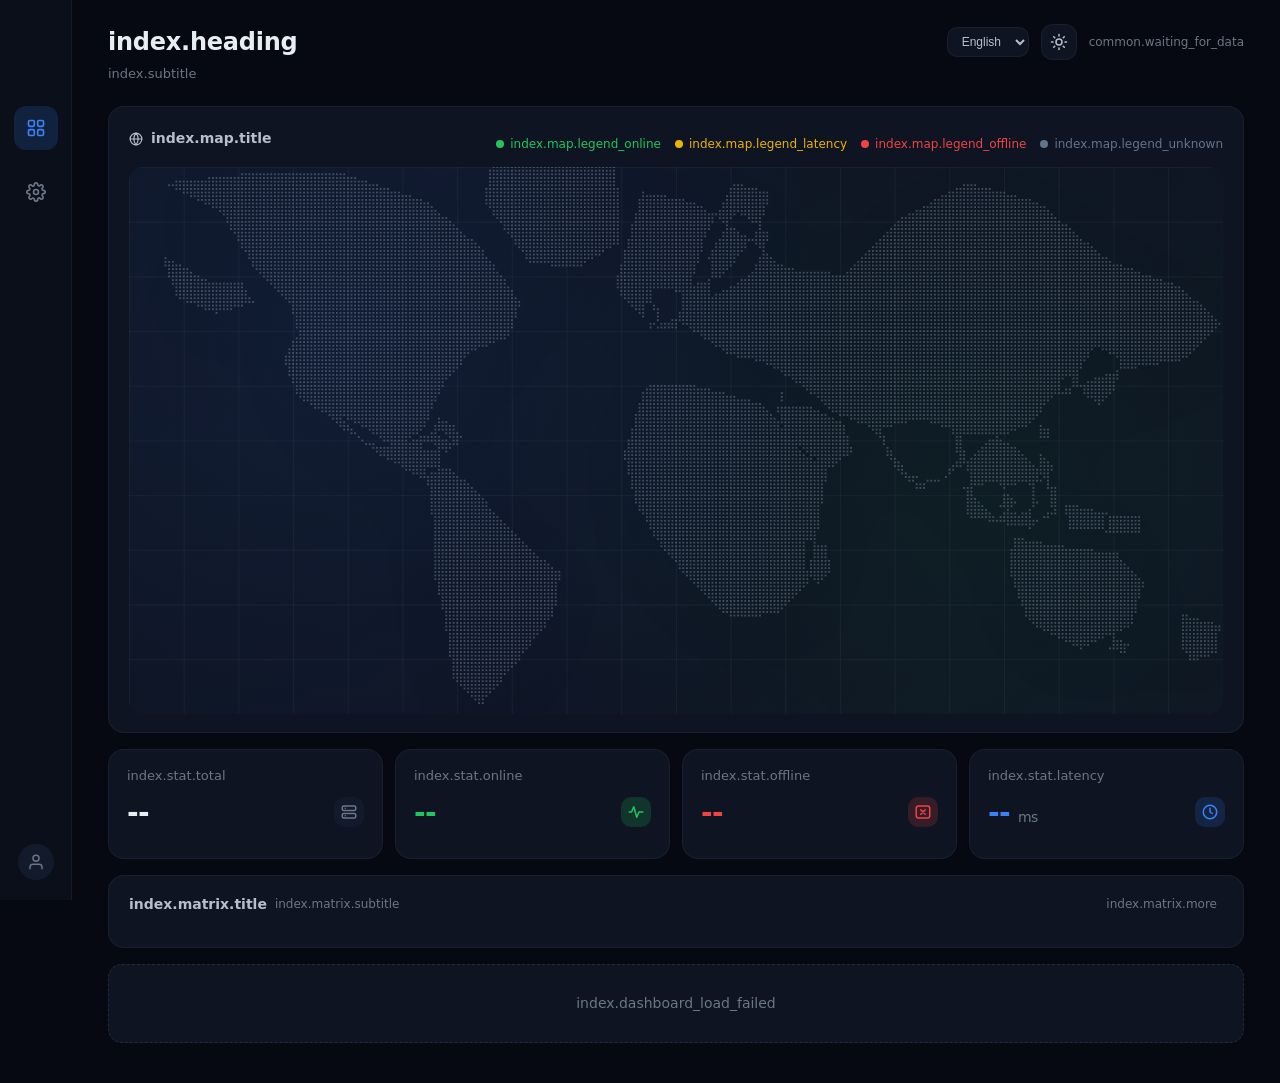
==== commit 64fdb431: "merge: issue 151 home dom rendering" ====
--- a/nodelite-server/assets/index.html
+++ b/nodelite-server/assets/index.html
@@ -1,5 +1,5 @@
 <!doctype html>
-<html lang="en">
+<html lang="en" data-refresh-ms="__REFRESH_MS__" data-i18n-asset-path="__I18N_ASSET_PATH__">
   <head>
     <meta charset="utf-8" />
     <meta name="viewport" content="width=device-width, initial-scale=1" />
@@ -994,8 +994,9 @@
     </div>
 
     <script>
-      const REFRESH_MS = __REFRESH_MS__;
-      const I18N_ASSET_PATH = "__I18N_ASSET_PATH__";
+      const PAGE_CONFIG = document.documentElement.dataset;
+      const REFRESH_MS = Number.parseInt(PAGE_CONFIG.refreshMs || "5000", 10) || 5000;
+      const I18N_ASSET_PATH = PAGE_CONFIG.i18nAssetPath || "/assets/ui-i18n.json";
       const LANGUAGE_STORAGE_KEY = "nodelite.ui.language";
       const THEME_STORAGE_KEY = "nodelite.ui.theme";
       const LATENCY_WARN_MS = 200;
@@ -1003,6 +1004,9 @@
       const HOME_SPARK_MAX_POINTS = 180;
       const HOME_SPARK_NODE_LIMIT = 48;
       const HOME_SPARK_BUCKET_MS = 60 * 1000;
+      const HOME_SPARK_REFRESH_MS = Math.max(60 * 1000, REFRESH_MS * 12);
+      const HOME_SPARK_RETRY_MS = Math.max(15 * 1000, REFRESH_MS * 3);
+      const HOME_SPARK_CONCURRENCY = 3;
       let I18N = { en: { __label: "English" } };
       let currentLanguage = "en";
       let latestOverview = null;
@@ -1013,7 +1017,12 @@
       let activeTab = "overview";
       let latestSettings = null;
       let pendingTwoFactorSetup = null;
+      let nodeGridEl = null;
       const sparkHistory = new Map();
+      const sparkHistoryFetchedAt = new Map();
+      const sparkHistoryRetryAfter = new Map();
+      const sparkHistoryInFlight = new Map();
+      const renderedNodeCards = new Map();
       const updateConsoleState = {
         open: false,
         offset: 0,
@@ -1206,6 +1215,7 @@
         document.getElementById("overview-view").hidden = activeTab !== "overview";
         document.getElementById("settings-view").hidden = activeTab !== "settings";
         applyChrome();
+        if (activeTab === "overview" && latestNodes.length > 0) scheduleSparkHistoryRefresh(latestNodes);
         if (activeTab === "settings") void loadSettings();
       }
       function fmtBytes(bytes) {
@@ -1478,7 +1488,9 @@
         if (!Array.isArray(history) || history.length === 0) return [];
         const buckets = new Map();
         for (const point of history) {
-          const value = Number(point[field]);
+          const rawValue = point[field];
+          if (rawValue == null) continue;
+          const value = Number(rawValue);
           if (!Number.isFinite(value)) continue;
           const bucket = Math.floor(point._ts / bucketMs) * bucketMs;
           const item = buckets.get(bucket) || { sum: 0, count: 0 };
@@ -1494,42 +1506,82 @@
         const liveNodeIds = new Set(
           nodes.slice(0, HOME_SPARK_NODE_LIMIT).map((node) => node.identity.node_id)
         );
-        for (const nodeId of sparkHistory.keys()) {
-          if (!liveNodeIds.has(nodeId)) sparkHistory.delete(nodeId);
-        }
-      }
-
-      async function refreshSparkHistories(nodes, token) {
-        const limited = nodes.slice(0, HOME_SPARK_NODE_LIMIT);
-        const workerCount = Math.min(6, limited.length);
+        const knownNodeIds = new Set([
+          ...sparkHistory.keys(),
+          ...sparkHistoryFetchedAt.keys(),
+          ...sparkHistoryRetryAfter.keys(),
+          ...sparkHistoryInFlight.keys()
+        ]);
+        for (const nodeId of knownNodeIds) {
+          if (liveNodeIds.has(nodeId)) continue;
+          sparkHistory.delete(nodeId);
+          sparkHistoryFetchedAt.delete(nodeId);
+          sparkHistoryRetryAfter.delete(nodeId);
+          sparkHistoryInFlight.delete(nodeId);
+        }
+      }
+
+      function sparkHistoryIsFresh(nodeId, now) {
+        return sparkHistory.has(nodeId) && (sparkHistoryFetchedAt.get(nodeId) || 0) + HOME_SPARK_REFRESH_MS > now;
+      }
+
+      function sparkHistoryFetchPromise(nodeId) {
+        const existing = sparkHistoryInFlight.get(nodeId);
+        if (existing) return existing;
+        const params = new URLSearchParams({
+          window_hours: String(HOME_SPARK_WINDOW_HOURS),
+          max_points: String(HOME_SPARK_MAX_POINTS)
+        });
+        const promise = fetchJson(`/api/nodes/${encodeURIComponent(nodeId)}/history?${params.toString()}`)
+          .then((body) => {
+            sparkHistory.set(nodeId, normalizeHistory(body));
+            sparkHistoryFetchedAt.set(nodeId, Date.now());
+            sparkHistoryRetryAfter.delete(nodeId);
+            return true;
+          })
+          .catch((error) => {
+            sparkHistoryRetryAfter.set(nodeId, Date.now() + HOME_SPARK_RETRY_MS);
+            console.warn("failed to refresh node spark history", nodeId, error);
+            return false;
+          })
+          .finally(() => {
+            if (sparkHistoryInFlight.get(nodeId) === promise) sparkHistoryInFlight.delete(nodeId);
+          });
+        sparkHistoryInFlight.set(nodeId, promise);
+        return promise;
+      }
+
+      async function refreshSparkHistories(nodes) {
+        const now = Date.now();
+        const refreshedNodeIds = new Set();
+        const limited = nodes
+          .slice(0, HOME_SPARK_NODE_LIMIT)
+          .filter((node) => {
+            const nodeId = node.identity.node_id;
+            if (sparkHistoryIsFresh(nodeId, now)) return false;
+            return (sparkHistoryRetryAfter.get(nodeId) || 0) <= now;
+          });
+        const workerCount = Math.min(HOME_SPARK_CONCURRENCY, limited.length);
         let nextIndex = 0;
         const workers = Array.from({ length: workerCount }, async () => {
           while (nextIndex < limited.length) {
             const node = limited[nextIndex++];
             const nodeId = node.identity.node_id;
-            const params = new URLSearchParams({
-              window_hours: String(HOME_SPARK_WINDOW_HOURS),
-              max_points: String(HOME_SPARK_MAX_POINTS)
-            });
-            try {
-              const history = normalizeHistory(await fetchJson(`/api/nodes/${encodeURIComponent(nodeId)}/history?${params.toString()}`));
-              if (token !== sparkHistoryRefreshToken) return;
-              sparkHistory.set(nodeId, history);
-            } catch (error) {
-              console.warn("failed to refresh node spark history", nodeId, error);
-            }
+            if (await sparkHistoryFetchPromise(nodeId)) refreshedNodeIds.add(nodeId);
           }
         });
         await Promise.all(workers);
+        return refreshedNodeIds;
       }
 
       function scheduleSparkHistoryRefresh(nodes) {
         pruneSparkHistory(nodes);
+        if (document.hidden || activeTab !== "overview") return;
         const token = ++sparkHistoryRefreshToken;
         const task = async () => {
-          await refreshSparkHistories(nodes, token);
+          const refreshedNodeIds = await refreshSparkHistories(nodes);
           if (token !== sparkHistoryRefreshToken) return;
-          renderNodes(latestNodes);
+          renderNodeSparks(latestNodes, refreshedNodeIds);
         };
 
         if (typeof window.requestIdleCallback === "function") {
@@ -1542,7 +1594,9 @@
         const history = sparkHistory.get(node.identity.node_id);
         const points = aggregateSeries(history, "cpu_usage_percent");
         if (points.length > 0) return points;
-        const current = Number(node.snapshot?.cpu_usage_percent);
+        const rawCurrent = node.snapshot?.cpu_usage_percent;
+        if (rawCurrent == null) return [];
+        const current = Number(rawCurrent);
         return Number.isFinite(current) ? [current] : [];
       }
       function sparklineSvg(points, color) {
@@ -1669,26 +1723,81 @@
         return cpuColor(value);
       }
 
+      function resetNodeCardCache() {
+        nodeGridEl = null;
+        renderedNodeCards.clear();
+      }
+
+      function ensureNodeGrid(root) {
+        if (nodeGridEl && nodeGridEl.parentElement === root) return nodeGridEl;
+        const existing = root.children.length === 1 && root.firstElementChild?.classList.contains("node-grid")
+          ? root.firstElementChild
+          : null;
+        const grid = existing || document.createElement("div");
+        grid.className = "node-grid";
+        if (!existing) root.replaceChildren(grid);
+        nodeGridEl = grid;
+        renderedNodeCards.clear();
+        return grid;
+      }
+
+      function nodeCardElementFromHtml(html) {
+        const template = document.createElement("template");
+        template.innerHTML = html.trim();
+        return template.content.firstElementChild;
+      }
+
       function renderNodes(nodes) {
         const root = document.getElementById("nodes");
         if (!nodes.length) {
+          resetNodeCardCache();
           root.innerHTML = `<div class="empty">${escapeHtml(t("index.no_agents"))}</div>`;
           return;
         }
-        root.innerHTML = `<div class="node-grid">${nodes.map((node) => nodeCardHtml(node)).join("")}</div>`;
+        const grid = ensureNodeGrid(root);
+        const liveNodeIds = new Set();
+        let cursor = grid.firstElementChild;
+
+        for (const node of nodes) {
+          const nodeId = node.identity.node_id;
+          const html = nodeCardHtml(node);
+          const cached = renderedNodeCards.get(nodeId);
+          const previousElement = cached?.element;
+          let element = previousElement;
+
+          if (!element || element.parentElement !== grid || cached.html !== html) {
+            element = nodeCardElementFromHtml(html);
+            if (previousElement?.parentElement === grid) {
+              previousElement.replaceWith(element);
+              if (cursor === previousElement) cursor = element;
+            }
+            renderedNodeCards.set(nodeId, { element, html });
+          }
+
+          liveNodeIds.add(nodeId);
+          if (element !== cursor) {
+            grid.insertBefore(element, cursor);
+          } else {
+            cursor = cursor.nextElementSibling;
+          }
+        }
+
+        for (const [nodeId, cached] of renderedNodeCards) {
+          if (liveNodeIds.has(nodeId)) continue;
+          cached.element.remove();
+          renderedNodeCards.delete(nodeId);
+        }
       }
 
       function nodeCardHtml(node) {
         const snapshot = node.snapshot || {};
-        const memory = snapshot.memory || {};
         const status = nodeStatusKey(node);
-        const sparkColor = sparklineColor(status);
-        const points = nodeSparkPoints(node);
         const cpu = snapshot.cpu_usage_percent;
         const load = snapshot.load?.one;
         const label = node.identity.node_label || node.identity.node_id;
         const id = node.identity.node_id;
         const title = label && label !== id ? `${label}: ${id}` : id;
+        const spark = nodeSparkMarkup(node);
         return `<a class="node-card" href="/nodes/${encodeURIComponent(node.identity.node_id)}">
           <div class="node-card-head">
             <div class="node-card-title">
@@ -1711,8 +1820,32 @@
               <div class="value ${cpu != null && cpu >= 80 ? "accent-red" : cpu != null && cpu >= 50 ? "accent-yellow" : "accent-green"}">${cpu == null ? "—" : `${cpu.toFixed(0)}%`}</div>
             </div>
           </div>
-          <div class="node-spark" style="color:${sparkColor}">${sparklineSvg(points, sparkColor)}</div>
+          <div class="node-spark" style="color:${spark.color}">${spark.html}</div>
         </a>`;
+      }
+
+      function nodeSparkMarkup(node) {
+        const status = nodeStatusKey(node);
+        const color = sparklineColor(status);
+        return {
+          color,
+          html: sparklineSvg(nodeSparkPoints(node), color)
+        };
+      }
+
+      function renderNodeSparks(nodes, nodeIds) {
+        if (!nodeIds || nodeIds.size === 0) return;
+        for (const node of nodes) {
+          const nodeId = node.identity.node_id;
+          if (!nodeIds.has(nodeId)) continue;
+          const cached = renderedNodeCards.get(nodeId);
+          const sparkEl = cached?.element?.querySelector(".node-spark");
+          if (!cached || !sparkEl) continue;
+          const spark = nodeSparkMarkup(node);
+          sparkEl.style.color = spark.color;
+          sparkEl.innerHTML = spark.html;
+          cached.html = nodeCardHtml(node);
+        }
       }
 
       async function loadSettings() {
@@ -2250,6 +2383,7 @@
             throw nodesResult.reason;
           }
         } catch (error) {
+          resetNodeCardCache();
           document.getElementById("nodes").innerHTML = `<div class="empty">${escapeHtml(t("index.dashboard_load_failed", { error: error.message }))}</div>`;
         } finally {
           if (refreshTimer != null) window.clearTimeout(refreshTimer);
